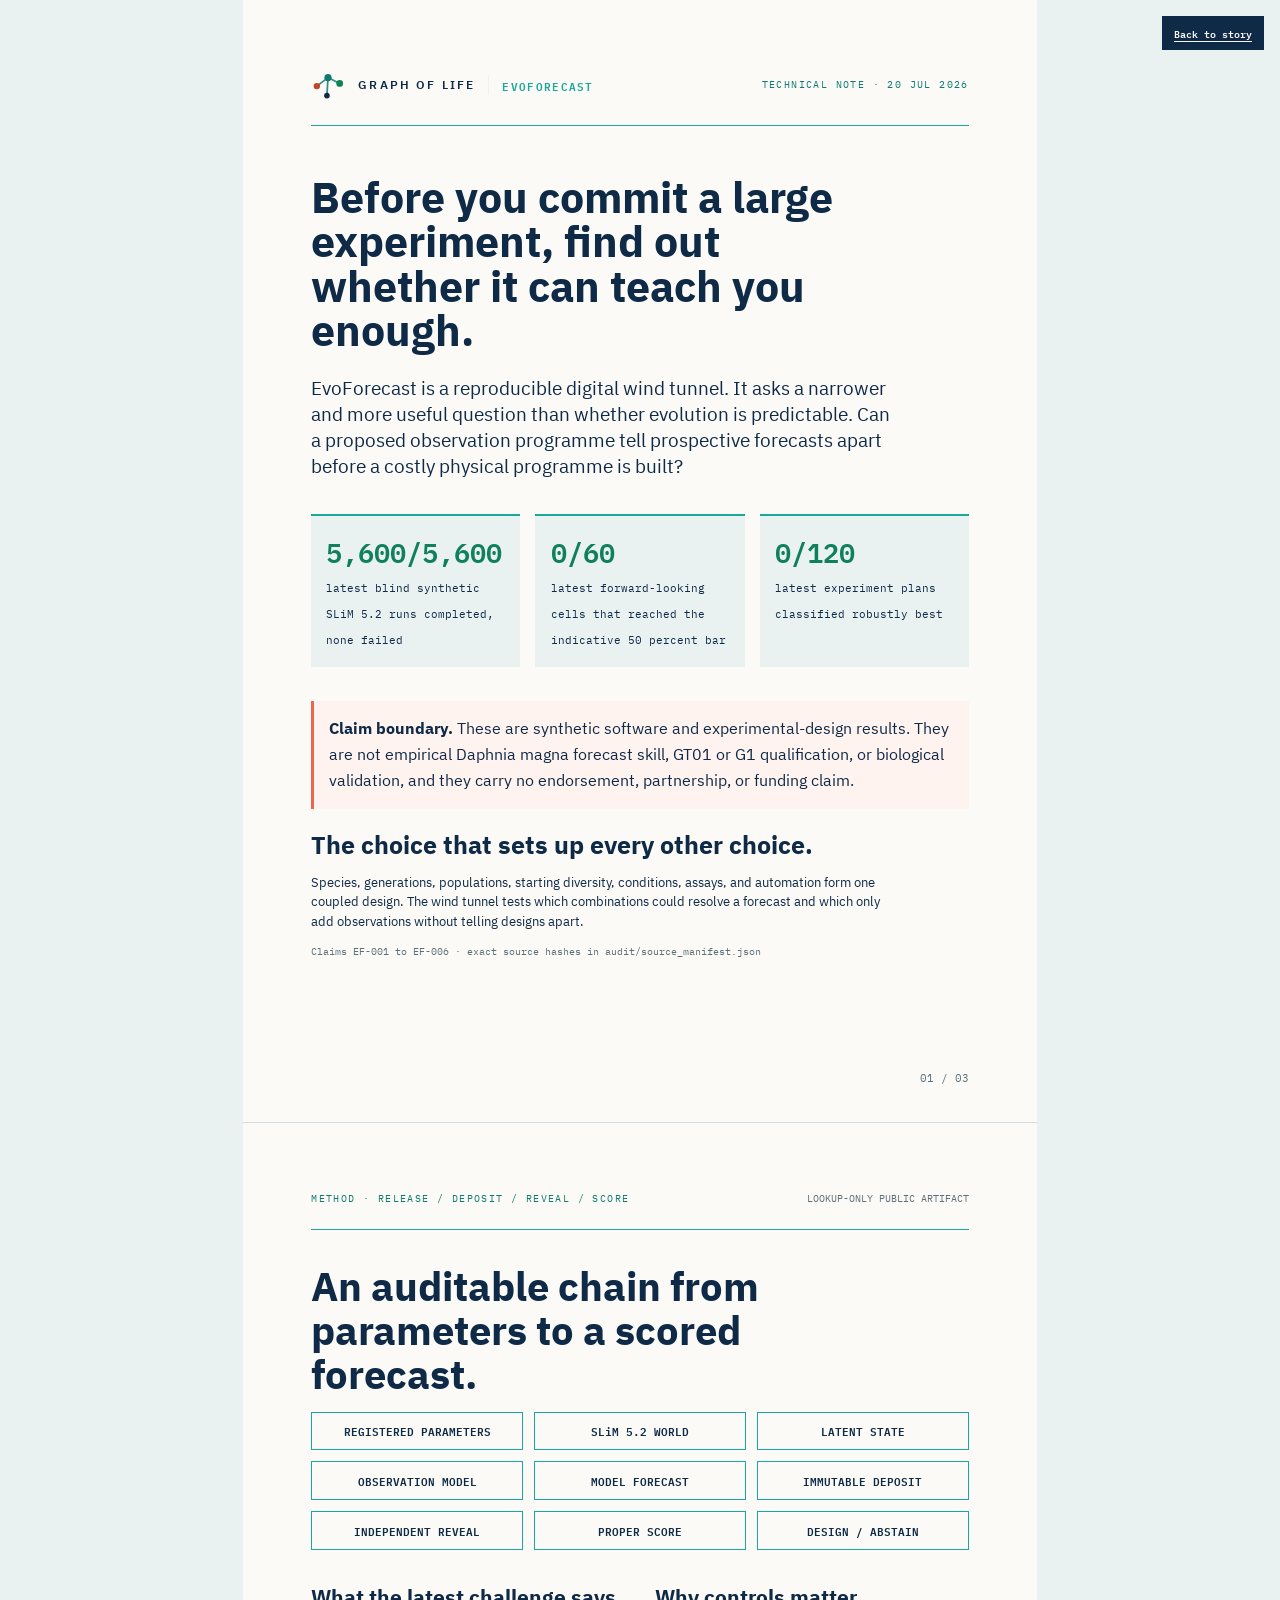
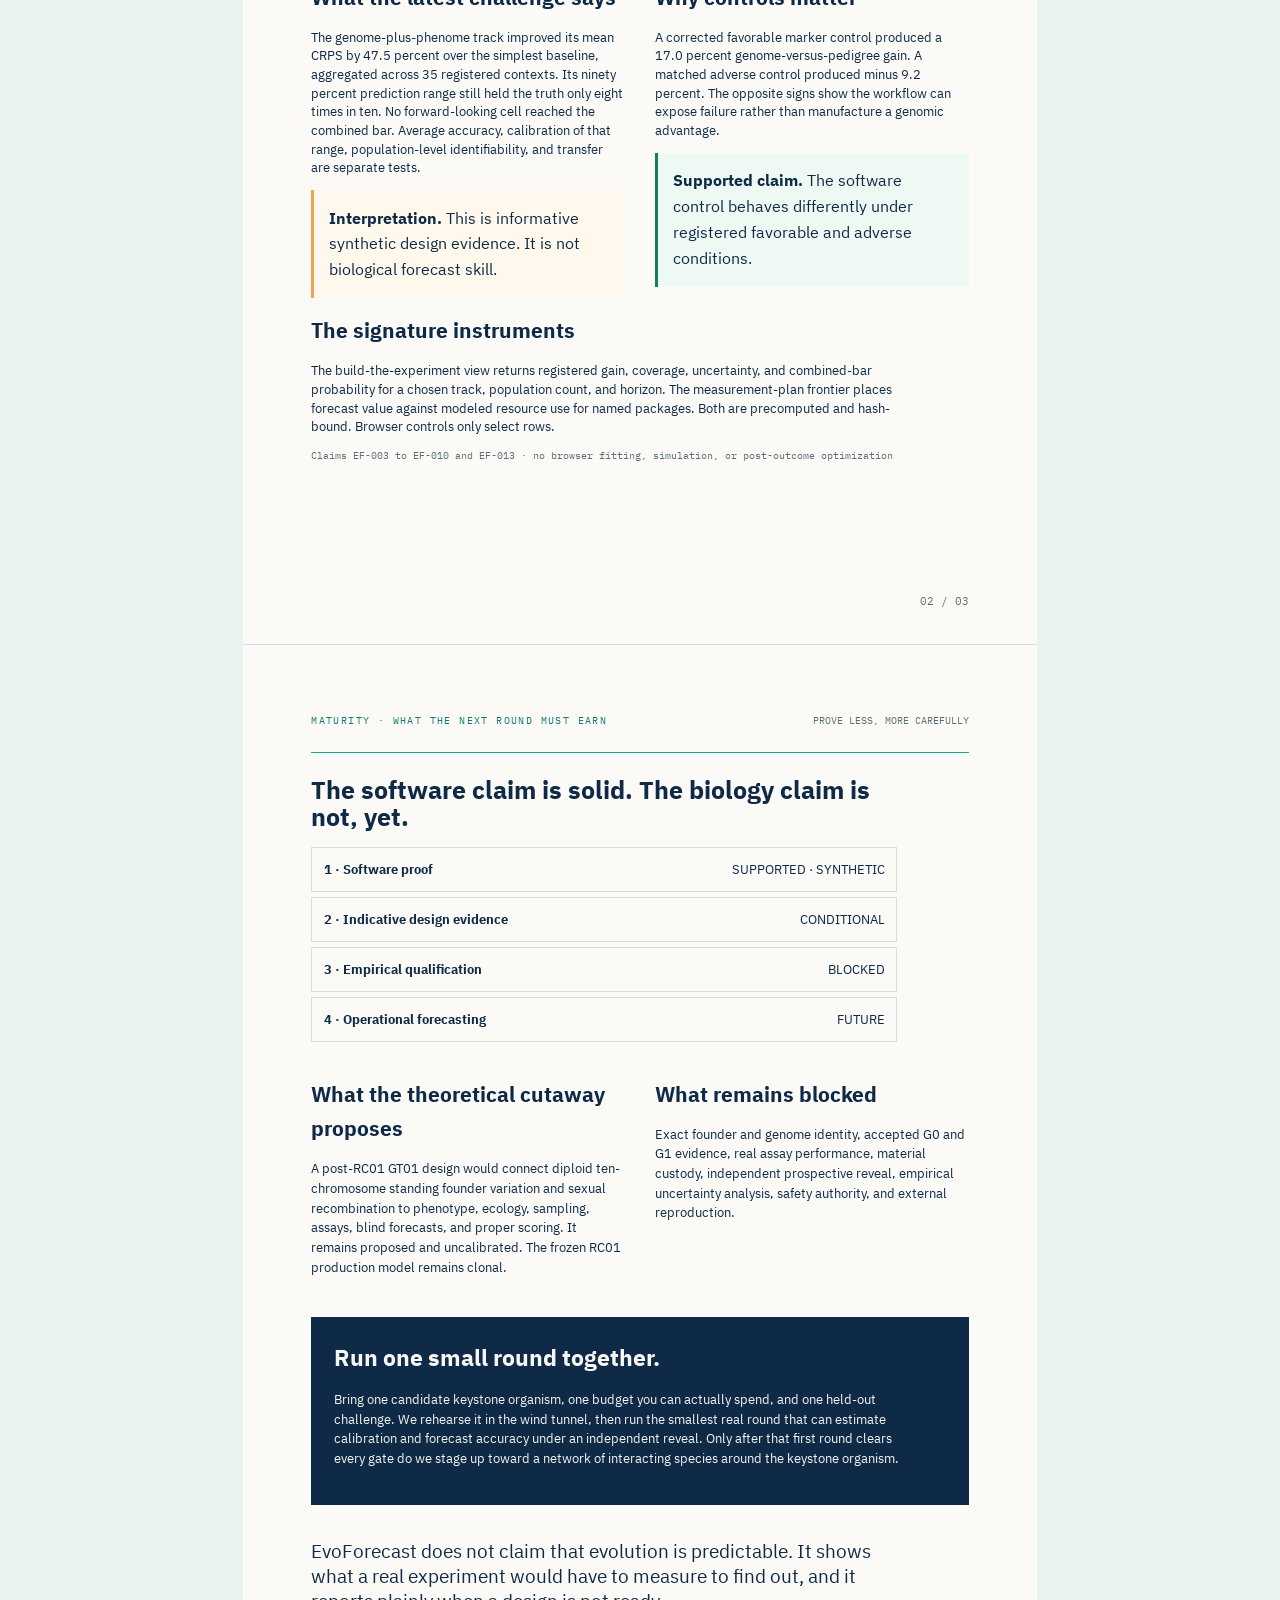
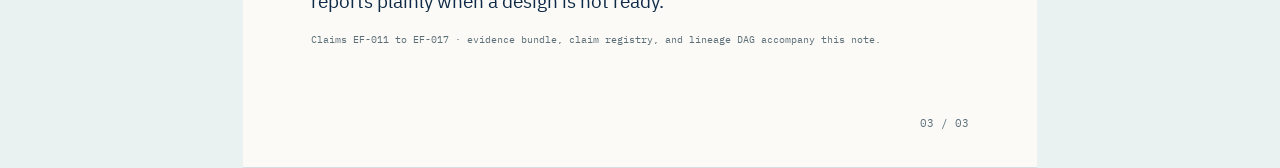
==== technical-note.html @ da91b149 "EvoForecast: Before the experiment (offline scrollytelling) A synthetic digital wind tunnel that reh" ====
<!doctype html>
<html lang="en"><head><meta charset="utf-8"><meta name="viewport" content="width=device-width,initial-scale=1"><title>EvoForecast · Technical note</title><link rel="stylesheet" href="styles.css"><style>
body{background:#EAF1F1;color:#0E2A47}.note{width:min(210mm,100%);margin:0 auto}.page{position:relative;min-height:297mm;padding:18mm 18mm 14mm;background:#FBFAF6;border-bottom:1px solid #D7DEE2}.note-head{display:flex;align-items:center;justify-content:space-between;gap:20px;padding-bottom:6mm;border-bottom:1px solid #1AA89B}.note .brand span{color:#0E2A47}.note .brand strong{display:block}.note-kicker,.metric,.source,.page-no{font-family:"IBM Plex Mono"}.note-kicker{font-size:10px;letter-spacing:.14em;color:#0E7A70}.page h1,.page-title{max-width:150mm;margin:13mm 0 6mm;font-size:32pt;line-height:1.04;color:#0E2A47}.page h2{margin:6mm 0 3mm;font-size:19pt;line-height:1.1;color:#0E2A47}.page h3{margin:5mm 0 2mm;font-size:16pt;color:#0E2A47}.page p,.page li{max-width:155mm;font-size:10pt;line-height:1.48}.deck{font-size:14pt!important;line-height:1.4!important}.metrics{display:grid;grid-template-columns:repeat(3,1fr);gap:4mm;margin:9mm 0}.metric{padding:4mm;border-top:2px solid #1AA89B;background:#EAF1F1}.metric b{display:block;font-size:20pt;color:#0F8059}.metric span{font-size:8pt;line-height:1.4}.note-grid{display:grid;grid-template-columns:1fr 1fr;gap:8mm}.chain{display:grid;grid-template-columns:repeat(3,1fr);gap:3mm;margin:6mm 0}.chain span{padding:3mm 2mm;border:1px solid #1AA89B;font:600 8pt/1.3 "IBM Plex Mono";text-align:center}.warning{padding:4mm;border-left:3px solid #E8694D;background:#fff3ef}.indicative{padding:4mm;border-left:3px solid #F2A24E;background:#fff8ed}.supported{padding:4mm;border-left:3px solid #0F8059;background:#eef9f4}.source{font-size:7.5pt!important;color:#5C6E78}.page-no{position:absolute;right:18mm;bottom:9mm;font-size:8pt;color:#5C6E78}.page:nth-child(2) .page-title{margin:9mm 0 4mm;font-size:30pt}.page:nth-child(2) h3{margin:4mm 0 2mm}.page:nth-child(2) .chain{margin:4mm 0}.page:nth-child(2) p{line-height:1.4}.ladder-note{list-style:none;padding:0}.ladder-note li{display:flex;justify-content:space-between;padding:3mm;border:1px solid #D7DEE2;margin:1.5mm 0}.ask-box{margin:7mm 0;padding:6mm;background:#0E2A47;color:#F7F6F2}.ask-box h3{color:#F7F6F2;margin-top:0;font-size:17pt}.final-note{margin-top:9mm;font-size:14pt!important;line-height:1.35!important}.back{position:fixed;right:16px;top:16px;z-index:3;padding:8px 12px;background:#0E2A47;color:#F7F6F2;font:600 10px "IBM Plex Mono"}@page{size:A4;margin:0}@media print{.back{display:none}.note{width:210mm}.page{height:297mm;min-height:0;overflow:hidden;border:0;break-after:auto}}
</style></head><body><a class="back" href="index.html">Back to story</a><main class="note" aria-label="Three-page technical note">
<section class="page"><header class="note-head"><div class="brand"><svg class="brand-glyph" viewBox="0 0 32 32" role="img" aria-label="Graph of Life"><g stroke="#0E7A70" stroke-width="1.6" stroke-linecap="round" opacity=".85" fill="none"><path d="M16,9 L5.5,17"/><path d="M16,9 L27,14.5"/><path d="M16,9 L15,26"/></g><circle cx="5.5" cy="17" r="3" fill="#C2442A"/><circle cx="27" cy="14.5" r="3.2" fill="#0F8059"/><circle cx="15" cy="26" r="2.6" fill="#0E2A47"/><circle cx="16" cy="9" r="3.4" fill="#0E7A70"/></svg><span>GRAPH OF LIFE</span><i></i><strong>EVOFORECAST</strong></div><span class="note-kicker">TECHNICAL NOTE · 20 JUL 2026</span></header>
<h1>Before you commit a large experiment, find out whether it can teach you enough.</h1><p class="deck">EvoForecast is a reproducible digital wind tunnel. It asks a narrower and more useful question than whether evolution is predictable. Can a proposed observation programme tell prospective forecasts apart before a costly physical programme is built?</p>
<div class="metrics"><div class="metric"><b>5,600/5,600</b><span>latest blind synthetic SLiM 5.2 runs completed, none failed</span></div><div class="metric"><b>0/60</b><span>latest forward-looking cells that reached the indicative 50 percent bar</span></div><div class="metric"><b>0/120</b><span>latest experiment plans classified robustly best</span></div></div>
<div class="warning"><b>Claim boundary.</b> These are synthetic software and experimental-design results. They are not empirical Daphnia magna forecast skill, GT01 or G1 qualification, or biological validation, and they carry no endorsement, partnership, or funding claim.</div>
<h2>The choice that sets up every other choice.</h2><p>Species, generations, populations, starting diversity, conditions, assays, and automation form one coupled design. The wind tunnel tests which combinations could resolve a forecast and which only add observations without telling designs apart.</p><p class="source">Claims EF-001 to EF-006 · exact source hashes in audit/source_manifest.json</p><span class="page-no">01 / 03</span></section>

<section class="page"><header class="note-head"><span class="note-kicker">METHOD · RELEASE / DEPOSIT / REVEAL / SCORE</span><span class="source">LOOKUP-ONLY PUBLIC ARTIFACT</span></header><h2 class="page-title">An auditable chain from parameters to a scored forecast.</h2>
<div class="chain"><span>REGISTERED PARAMETERS</span><span>SLiM 5.2 WORLD</span><span>LATENT STATE</span><span>OBSERVATION MODEL</span><span>MODEL FORECAST</span><span>IMMUTABLE DEPOSIT</span><span>INDEPENDENT REVEAL</span><span>PROPER SCORE</span><span>DESIGN / ABSTAIN</span></div>
<div class="note-grid"><div><h3>What the latest challenge says</h3><p>The genome-plus-phenome track improved its mean CRPS by 47.5 percent over the simplest baseline, aggregated across 35 registered contexts. Its ninety percent prediction range still held the truth only eight times in ten. No forward-looking cell reached the combined bar. Average accuracy, calibration of that range, population-level identifiability, and transfer are separate tests.</p><div class="indicative"><b>Interpretation.</b> This is informative synthetic design evidence. It is not biological forecast skill.</div></div><div><h3>Why controls matter</h3><p>A corrected favorable marker control produced a 17.0 percent genome-versus-pedigree gain. A matched adverse control produced minus 9.2 percent. The opposite signs show the workflow can expose failure rather than manufacture a genomic advantage.</p><div class="supported"><b>Supported claim.</b> The software control behaves differently under registered favorable and adverse conditions.</div></div></div>
<h3>The signature instruments</h3><p>The build-the-experiment view returns registered gain, coverage, uncertainty, and combined-bar probability for a chosen track, population count, and horizon. The measurement-plan frontier places forecast value against modeled resource use for named packages. Both are precomputed and hash-bound. Browser controls only select rows.</p><p class="source">Claims EF-003 to EF-010 and EF-013 · no browser fitting, simulation, or post-outcome optimization</p><span class="page-no">02 / 03</span></section>

<section class="page"><header class="note-head"><span class="note-kicker">MATURITY · WHAT THE NEXT ROUND MUST EARN</span><span class="source">PROVE LESS, MORE CAREFULLY</span></header><h2 class="page-title">The software claim is solid. The biology claim is not, yet.</h2>
<ol class="ladder-note"><li><b>1 · Software proof</b><span>SUPPORTED · SYNTHETIC</span></li><li><b>2 · Indicative design evidence</b><span>CONDITIONAL</span></li><li><b>3 · Empirical qualification</b><span>BLOCKED</span></li><li><b>4 · Operational forecasting</b><span>FUTURE</span></li></ol>
<div class="note-grid"><div><h3>What the theoretical cutaway proposes</h3><p>A post-RC01 GT01 design would connect diploid ten-chromosome standing founder variation and sexual recombination to phenotype, ecology, sampling, assays, blind forecasts, and proper scoring. It remains proposed and uncalibrated. The frozen RC01 production model remains clonal.</p></div><div><h3>What remains blocked</h3><p>Exact founder and genome identity, accepted G0 and G1 evidence, real assay performance, material custody, independent prospective reveal, empirical uncertainty analysis, safety authority, and external reproduction.</p></div></div>
<div class="ask-box"><h3>Run one small round together.</h3><p>Bring one candidate keystone organism, one budget you can actually spend, and one held-out challenge. We rehearse it in the wind tunnel, then run the smallest real round that can estimate calibration and forecast accuracy under an independent reveal. Only after that first round clears every gate do we stage up toward a network of interacting species around the keystone organism.</p></div>
<p class="final-note">EvoForecast does not claim that evolution is predictable. It shows what a real experiment would have to measure to find out, and it reports plainly when a design is not ready.</p><p class="source">Claims EF-011 to EF-017 · evidence bundle, claim registry, and lineage DAG accompany this note.</p><span class="page-no">03 / 03</span></section>
</main></body></html>
---- styles.css ----
@font-face{font-family:"IBM Plex Sans";src:url("assets/fonts/plex-sans-400.woff2") format("woff2");font-weight:400;font-style:normal;font-display:swap}
@font-face{font-family:"IBM Plex Sans";src:url("assets/fonts/plex-sans-600.woff2") format("woff2");font-weight:600;font-style:normal;font-display:swap}
@font-face{font-family:"IBM Plex Sans";src:url("assets/fonts/plex-sans-700.woff2") format("woff2");font-weight:700;font-style:normal;font-display:swap}
@font-face{font-family:"IBM Plex Mono";src:url("assets/fonts/plex-mono-400.woff2") format("woff2");font-weight:400;font-style:normal;font-display:swap}
@font-face{font-family:"IBM Plex Mono";src:url("assets/fonts/plex-mono-600.woff2") format("woff2");font-weight:600;font-style:normal;font-display:swap}

:root{--navy:#0E2A47;--abyss:#08203A;--instrument:#06141F;--slate:#243B4A;--muted:#5C6E78;--teal:#1AA89B;--deep-teal:#0E7A70;--green:#3AD6A3;--deep-green:#0F8059;--coral:#E8694D;--deep-coral:#C2442A;--amber:#F2A24E;--deep-amber:#A86410;--sand:#E9E1CC;--paper:#F7F6F2;--bone:#FBFAF6;--mist:#EAF1F1;--hairline:#D7DEE2;--header-h:64px;--boundary-h:34px}
*{box-sizing:border-box}
html{scroll-behavior:smooth;background:var(--instrument)}
body{margin:0;overflow-x:clip;background:var(--instrument);color:var(--mist);font:400 16px/1.62 "IBM Plex Sans",Arial,sans-serif;text-rendering:optimizeLegibility}
a{color:inherit;text-decoration-thickness:1px;text-underline-offset:3px}
button,select,input{font:inherit}
:focus-visible{outline:3px solid var(--green);outline-offset:4px}
.skip-link{position:fixed;z-index:1000;left:16px;top:10px;padding:10px 14px;background:var(--paper);color:var(--navy);transform:translateY(-150%)}.skip-link:focus{transform:none}
.credit{max-width:64ch;margin:44px auto 4px;padding-top:22px;border-top:1px solid rgba(26,168,155,.35)}
.credit-name{font:600 13px/1.4 "IBM Plex Mono",monospace;letter-spacing:.04em;color:var(--teal);margin:0 0 9px}
.credit-body{font-size:14.5px;line-height:1.62;color:var(--mist);opacity:.85;margin:0 0 13px}
.credit-contact{font:500 12.5px/1.5 "IBM Plex Mono",monospace;color:var(--muted);margin:0}
.credit-contact a{color:var(--teal);text-decoration:none;border-bottom:1px solid rgba(26,168,155,.45);padding-bottom:1px}
.credit-contact a:hover,.credit-contact a:focus{color:var(--green);border-color:var(--green)}
.sr-only{position:absolute!important;width:1px!important;height:1px!important;padding:0!important;margin:-1px!important;overflow:hidden!important;clip:rect(0,0,0,0)!important;white-space:nowrap!important;border:0!important}

.site-header{position:fixed;z-index:100;inset:0 0 auto 0;height:var(--header-h);display:flex;align-items:center;gap:24px;padding:0 clamp(18px,4vw,64px);background:rgba(6,20,31,.95);border-bottom:1px solid rgba(215,222,226,.18);backdrop-filter:blur(14px)}
.brand{display:inline-flex;align-items:center;gap:13px;text-decoration:none;min-width:0}.brand-glyph{width:34px;height:34px;flex:none}.brand span{color:#fff;font-size:12px;font-weight:600;letter-spacing:.18em;white-space:nowrap}.brand i{width:1px;height:20px;background:rgba(215,222,226,.35)}.brand strong{font:600 11px/1 "IBM Plex Mono";letter-spacing:.12em;color:var(--teal)}
.snapshot{margin-left:auto;font:600 10px/1 "IBM Plex Mono";letter-spacing:.13em;color:var(--sand)}.technical-link{font:600 11px/1 "IBM Plex Mono";letter-spacing:.1em;text-transform:uppercase;color:var(--green)}
.claim-boundary{position:fixed;z-index:99;top:var(--header-h);inset-inline:0;height:var(--boundary-h);display:flex;align-items:center;justify-content:center;gap:9px;padding:0 54px;background:var(--paper);color:var(--navy);border-bottom:1px solid var(--hairline);font:600 9.5px/1 "IBM Plex Mono";letter-spacing:.1em;text-align:center}.boundary-marker{width:7px;height:7px;border-radius:50%;background:var(--coral);flex:none}
.scene-nav{position:fixed;z-index:90;right:18px;top:50%;transform:translateY(-50%);display:flex;flex-direction:column;gap:8px}.scene-nav a{position:relative;width:11px;height:11px;border:1px solid rgba(234,241,241,.45);border-radius:50%;background:rgba(6,20,31,.65);text-decoration:none}.scene-nav a[aria-current="step"]{background:var(--teal);border-color:var(--teal);transform:scale(1.25)}.scene-nav span{position:absolute;right:20px;top:-6px;opacity:0;pointer-events:none;padding:4px 7px;background:var(--paper);color:var(--navy);font:600 9px/1.2 "IBM Plex Mono";white-space:nowrap}.scene-nav a:hover span,.scene-nav a:focus span{opacity:1}

.load-status{position:fixed;z-index:101;left:50%;bottom:12px;transform:translateX(-50%);margin:0;padding:5px 10px;background:rgba(6,20,31,.88);border:1px solid rgba(26,168,155,.45);border-radius:999px;font:500 9px/1.2 "IBM Plex Mono";letter-spacing:.08em;color:var(--sand)}
.load-status.is-loaded{opacity:0;pointer-events:none;transition:opacity .25s ease}
.story-scene{position:relative;height:220vh;min-height:1280px;background:var(--instrument)}.story-scene:nth-of-type(2n){background:var(--abyss)}.story-scene.instrument{height:250vh}.stage{position:sticky;top:0;height:100vh;min-height:620px;overflow:clip;background:inherit}.visual{position:absolute;inset:0}.visual canvas{display:block;width:100%!important;height:100%!important}
.copy-card{position:absolute;z-index:3;top:calc(var(--header-h) + var(--boundary-h) + 8vh);left:clamp(28px,7vw,112px);width:min(470px,42vw);max-height:calc(100vh - var(--header-h) - var(--boundary-h) - 12vh);overflow:auto;padding:28px 30px 26px;background:rgba(8,32,58,.92);border:1px solid rgba(26,168,155,.52);border-radius:10px;box-shadow:0 24px 70px rgba(0,0,0,.25);backdrop-filter:blur(12px)}
.instrument-card{top:calc(var(--header-h) + var(--boundary-h) + 5vh);max-height:calc(100vh - var(--header-h) - var(--boundary-h) - 6vh);padding:22px 24px 20px}.instrument-card h2{font-size:clamp(28px,2.7vw,38px);margin-bottom:12px}.instrument-card>p:not(.proof):not(.eyebrow):not(.live-readout){line-height:1.48}.instrument-card .controls{margin:12px 0;padding:10px;gap:8px}.instrument-card .live-readout{margin:8px 0}.instrument-card .proof{margin:12px 0 10px;padding-top:10px}.instrument-card .caveat{margin-top:10px;padding:9px 11px}
.right-card{left:auto;right:clamp(42px,8vw,124px)}.compact-card{width:min(560px,48vw)}.hero-card{top:calc(var(--header-h) + var(--boundary-h) + 10vh);width:min(620px,49vw);background:rgba(6,20,31,.90)}
.eyebrow,.proof,.provenance,.source-pill,.live-readout,.scroll-cue{font-family:"IBM Plex Mono",monospace}.eyebrow{margin:0 0 18px;color:var(--teal);font-size:11px;font-weight:600;letter-spacing:.16em}.copy-card h1,.copy-card h2{margin:0 0 18px;color:var(--paper);font-weight:600;line-height:1.07;letter-spacing:-.025em}.copy-card h1{font-size:clamp(38px,5vw,70px)}.copy-card h2{font-size:clamp(28px,3.1vw,43px)}.copy-card p{max-width:68ch}.lede{font-size:clamp(17px,1.5vw,21px);line-height:1.55;color:var(--mist)}.copy-card>p:not(.eyebrow):not(.proof):not(.live-readout):not(.scroll-cue):not(.final-sentence){color:var(--mist)}
.proof{margin:22px 0 18px;padding-top:16px;border-top:1px solid rgba(215,222,226,.22);color:var(--green);font-size:11px;font-weight:600;line-height:1.55;letter-spacing:.075em}.evidence-row{display:flex;align-items:center;gap:9px;flex-wrap:wrap}.provenance,.source-pill{display:inline-flex;align-items:center;min-height:27px;padding:5px 8px;border:1px solid rgba(26,168,155,.55);border-radius:999px;color:var(--sand);font-size:9px;font-weight:600;letter-spacing:.08em;text-decoration:none}.source-pill{color:var(--green);border-color:rgba(58,214,163,.45)}.source-pill::before{content:"SOURCE · ";color:var(--muted)}
.caveat{margin-top:16px;padding:11px 13px;border-left:3px solid var(--amber);background:rgba(242,162,78,.08);color:var(--sand);font-size:12px;line-height:1.45}.caveat.danger{border-left-color:var(--coral);background:rgba(232,105,77,.08)}.scroll-cue{margin:22px 0 0;color:var(--muted);font-size:10px;letter-spacing:.1em;text-transform:uppercase}

.controls{display:grid;grid-template-columns:1fr 1fr;gap:12px;margin:18px 0;padding:14px;border:1px solid rgba(26,168,155,.38);border-radius:8px}.controls legend{padding:0 6px;font:600 10px/1 "IBM Plex Mono";letter-spacing:.1em;text-transform:uppercase;color:var(--teal)}.controls label{display:grid;gap:6px;font:600 10px/1.3 "IBM Plex Mono";letter-spacing:.06em;color:var(--sand)}.controls select,.controls input{width:100%}.controls select{appearance:none;padding:9px 30px 9px 10px;color:var(--paper);background:var(--navy);border:1px solid rgba(215,222,226,.34);border-radius:4px}.controls input[type="range"]{accent-color:var(--teal)}.controls output{color:var(--green)}.live-readout{margin:10px 0;padding:10px;background:rgba(26,168,155,.09);color:var(--paper);font-size:10px;line-height:1.5}
.button-group{display:flex;gap:6px;flex-wrap:wrap;margin:18px 0}.button-group button{padding:9px 11px;border:1px solid rgba(215,222,226,.35);border-radius:4px;background:var(--navy);color:var(--mist);font:600 10px/1 "IBM Plex Mono"}.button-group button[aria-pressed="true"]{border-color:var(--green);color:var(--green);box-shadow:inset 0 -2px 0 var(--green)}
.maturity-list{list-style:none;margin:18px 0;padding:0;display:grid;gap:7px}.maturity-list li{display:flex;justify-content:space-between;gap:12px;padding:9px 11px;border:1px solid rgba(215,222,226,.22);border-radius:4px;font-size:12px}.maturity-list span{font-family:"IBM Plex Mono";font-size:9px;text-transform:uppercase}.maturity-list .supported{border-left:4px solid var(--green)}.maturity-list .indicative{border-left:4px solid var(--amber)}.maturity-list .blocked{border-left:4px solid var(--coral)}
.actions{display:flex;flex-wrap:wrap;gap:9px;margin:24px 0}.button{display:inline-flex;align-items:center;min-height:42px;padding:10px 13px;border:1px solid var(--teal);border-radius:5px;color:var(--paper);font:600 10px/1.2 "IBM Plex Mono";letter-spacing:.07em;text-decoration:none;text-transform:uppercase}.button.primary{background:var(--teal);color:var(--instrument)}.final-sentence{margin:26px 0 0;padding-top:21px;border-top:1px solid rgba(58,214,163,.35);font-size:18px;line-height:1.55;color:var(--paper)}
footer{display:block;padding:44px clamp(24px,7vw,110px) 48px;background:var(--navy);border-top:1px solid rgba(26,168,155,.35)}.footer-top{display:flex;justify-content:space-between;align-items:center;gap:30px;flex-wrap:wrap}footer .footer-top p{font:400 10px/1.6 "IBM Plex Mono";color:var(--sand)}.footer-brand strong,.footer-brand i{display:none}
.noscript-note{padding:40px max(20px,8vw);background:var(--paper);color:var(--navy)}.noscript-note h2{font-size:30px}.noscript-note li{margin:.4em 0}.load-failed .load-status{border-color:var(--coral);color:var(--coral)}

@media (max-width:900px){.copy-card{width:min(500px,55vw);left:36px}.right-card{left:auto;right:42px}.hero-card{width:min(620px,65vw)}.scene-nav{display:none}.brand strong{display:none}.controls{grid-template-columns:1fr}}
@media (max-width:680px){:root{--header-h:56px;--boundary-h:50px}.site-header{padding:0 14px}.brand{gap:9px}.brand-glyph{width:29px;height:29px}.brand span{font-size:10px}.brand i,.snapshot{display:none}.technical-link{margin-left:auto}.claim-boundary{height:var(--boundary-h);padding:6px 12px;font-size:8px;line-height:1.35}.story-scene,.story-scene.instrument{height:auto;min-height:0}.stage{position:relative;height:auto;min-height:0;padding-top:62vh;overflow:visible}.visual{top:0;bottom:auto;height:62vh}.copy-card,.right-card,.compact-card,.hero-card,.instrument-card{position:relative;top:auto;bottom:auto;left:auto;right:auto;width:auto;max-height:none;overflow:visible;margin:0 14px 56px;padding:20px 20px 18px}.copy-card h1{font-size:clamp(34px,10vw,48px)}.copy-card h2{font-size:clamp(26px,8vw,36px)}.proof{font-size:9px}.controls{grid-template-columns:1fr;gap:9px}.evidence-row{gap:5px}.provenance,.source-pill{font-size:8px}.load-status{max-width:86vw;text-align:center}footer{display:block;padding:36px 22px}.footer-brand{margin-bottom:20px}}
@media (prefers-reduced-motion:reduce){html{scroll-behavior:auto}.story-scene,.story-scene.instrument{height:auto;min-height:780px}.stage{position:relative;height:780px}.visual{opacity:.64}.copy-card,.right-card,.compact-card,.hero-card{top:calc(var(--header-h) + var(--boundary-h) + 30px);bottom:auto;left:clamp(18px,5vw,70px);right:auto;width:min(600px,82vw);max-height:calc(780px - var(--header-h) - var(--boundary-h) - 55px);backdrop-filter:none}}
@media print{.site-header,.claim-boundary,.scene-nav,.load-status,.visual,.scroll-cue{display:none!important}.story-scene,.story-scene.instrument{height:auto;min-height:0;background:#fff;color:#0E2A47;break-inside:avoid}.stage{position:static;height:auto;min-height:0;overflow:visible}.copy-card,.right-card,.compact-card,.hero-card{position:static;width:auto;max-height:none;overflow:visible;margin:0;padding:18mm 16mm;background:#fff;color:#0E2A47;border:0;border-bottom:1px solid #D7DEE2;box-shadow:none}.copy-card h1,.copy-card h2,.copy-card p,.copy-card>p:not(.eyebrow):not(.proof):not(.live-readout):not(.scroll-cue):not(.final-sentence){color:#0E2A47}.controls,.button-group,.actions{display:none}.provenance,.source-pill{color:#0E2A47;border-color:#5C6E78}footer{background:#fff;color:#0E2A47}}
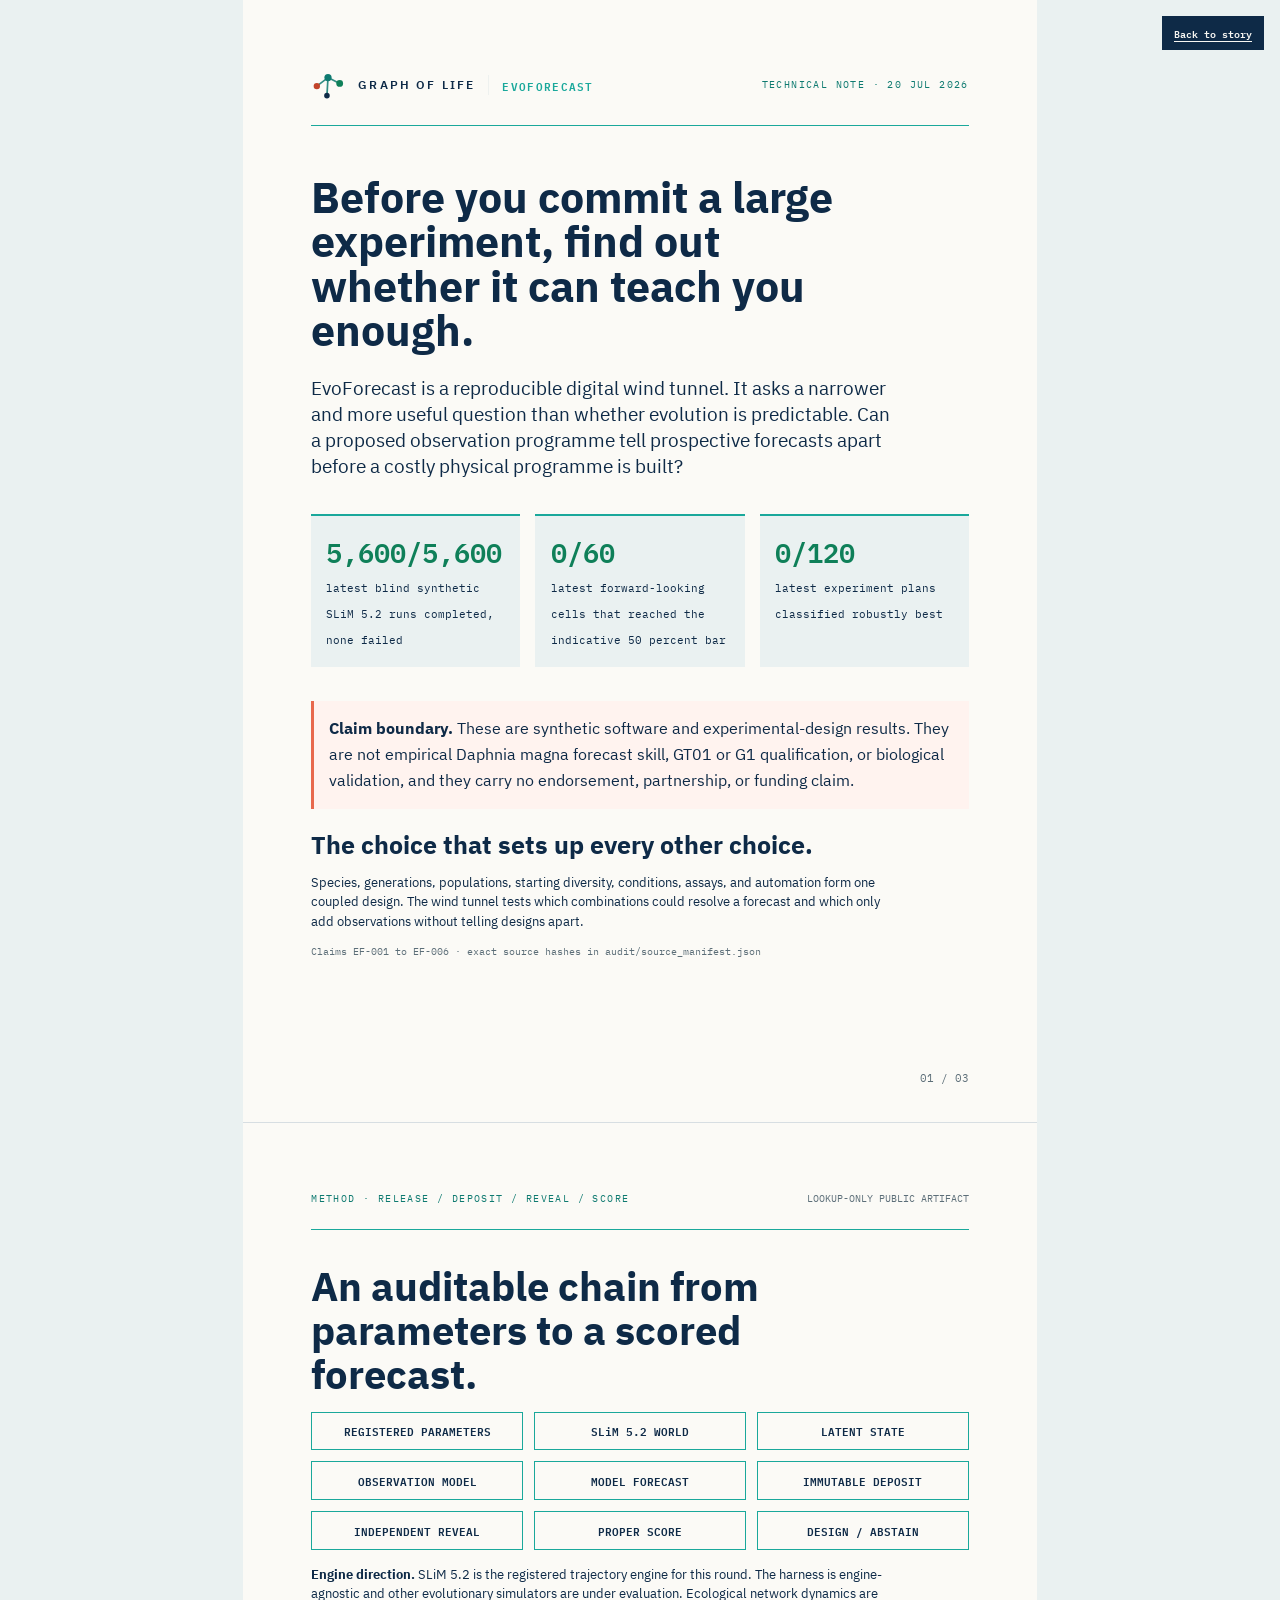
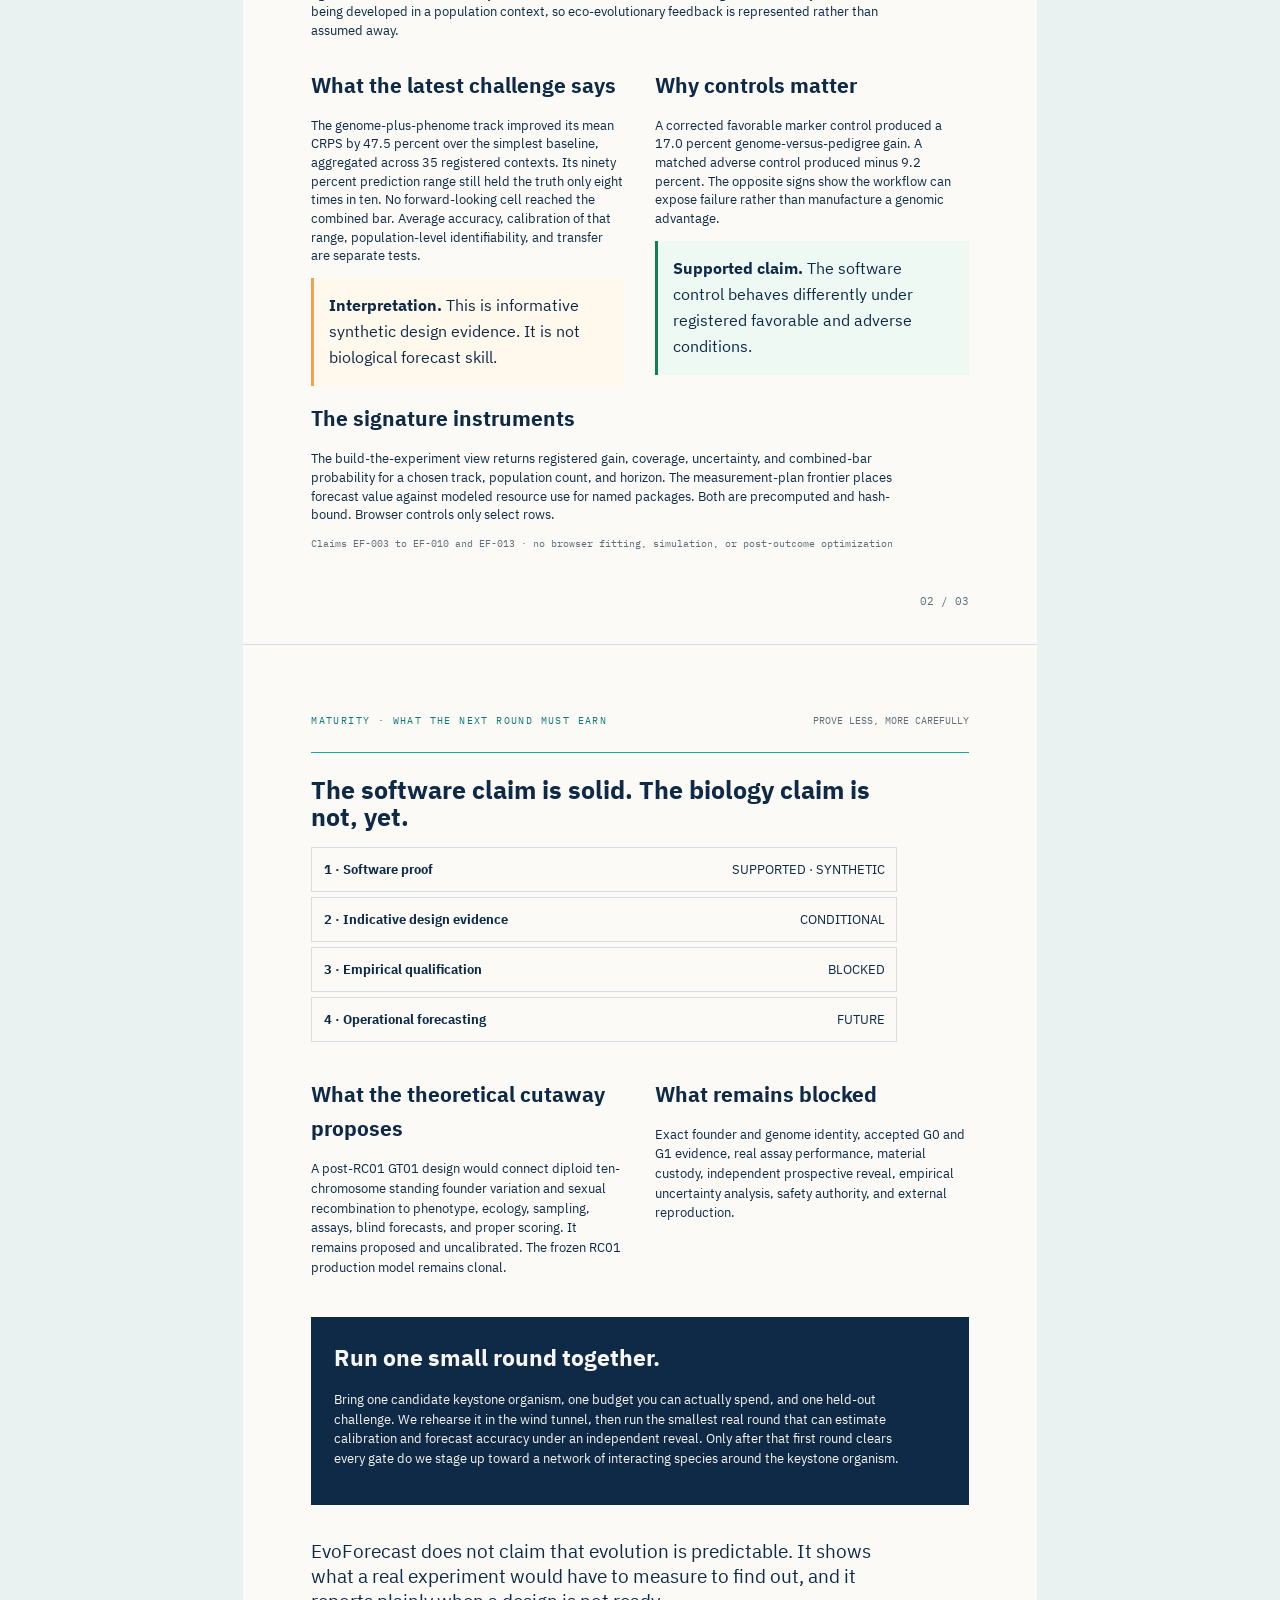
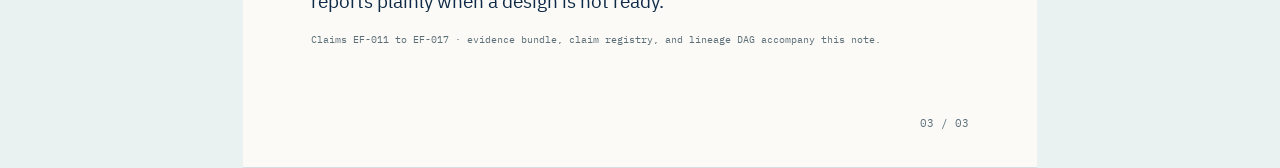
==== commit ba90c226: "Tighten narrative, switch to USD, and fix scene layout and interaction - Centre the blind-boundary l" ====
--- a/technical-note.html
+++ b/technical-note.html
@@ -1,5 +1,5 @@
 <!doctype html>
-<html lang="en"><head><meta charset="utf-8"><meta name="viewport" content="width=device-width,initial-scale=1"><title>EvoForecast · Technical note</title><link rel="stylesheet" href="styles.css"><style>
+<html lang="en"><head><meta charset="utf-8"><meta name="viewport" content="width=device-width,initial-scale=1"><title>EvoForecast · Technical note</title><link rel="icon" href="favicon.svg" type="image/svg+xml"><link rel="stylesheet" href="styles.css"><style>
 body{background:#EAF1F1;color:#0E2A47}.note{width:min(210mm,100%);margin:0 auto}.page{position:relative;min-height:297mm;padding:18mm 18mm 14mm;background:#FBFAF6;border-bottom:1px solid #D7DEE2}.note-head{display:flex;align-items:center;justify-content:space-between;gap:20px;padding-bottom:6mm;border-bottom:1px solid #1AA89B}.note .brand span{color:#0E2A47}.note .brand strong{display:block}.note-kicker,.metric,.source,.page-no{font-family:"IBM Plex Mono"}.note-kicker{font-size:10px;letter-spacing:.14em;color:#0E7A70}.page h1,.page-title{max-width:150mm;margin:13mm 0 6mm;font-size:32pt;line-height:1.04;color:#0E2A47}.page h2{margin:6mm 0 3mm;font-size:19pt;line-height:1.1;color:#0E2A47}.page h3{margin:5mm 0 2mm;font-size:16pt;color:#0E2A47}.page p,.page li{max-width:155mm;font-size:10pt;line-height:1.48}.deck{font-size:14pt!important;line-height:1.4!important}.metrics{display:grid;grid-template-columns:repeat(3,1fr);gap:4mm;margin:9mm 0}.metric{padding:4mm;border-top:2px solid #1AA89B;background:#EAF1F1}.metric b{display:block;font-size:20pt;color:#0F8059}.metric span{font-size:8pt;line-height:1.4}.note-grid{display:grid;grid-template-columns:1fr 1fr;gap:8mm}.chain{display:grid;grid-template-columns:repeat(3,1fr);gap:3mm;margin:6mm 0}.chain span{padding:3mm 2mm;border:1px solid #1AA89B;font:600 8pt/1.3 "IBM Plex Mono";text-align:center}.warning{padding:4mm;border-left:3px solid #E8694D;background:#fff3ef}.indicative{padding:4mm;border-left:3px solid #F2A24E;background:#fff8ed}.supported{padding:4mm;border-left:3px solid #0F8059;background:#eef9f4}.source{font-size:7.5pt!important;color:#5C6E78}.page-no{position:absolute;right:18mm;bottom:9mm;font-size:8pt;color:#5C6E78}.page:nth-child(2) .page-title{margin:9mm 0 4mm;font-size:30pt}.page:nth-child(2) h3{margin:4mm 0 2mm}.page:nth-child(2) .chain{margin:4mm 0}.page:nth-child(2) p{line-height:1.4}.ladder-note{list-style:none;padding:0}.ladder-note li{display:flex;justify-content:space-between;padding:3mm;border:1px solid #D7DEE2;margin:1.5mm 0}.ask-box{margin:7mm 0;padding:6mm;background:#0E2A47;color:#F7F6F2}.ask-box h3{color:#F7F6F2;margin-top:0;font-size:17pt}.final-note{margin-top:9mm;font-size:14pt!important;line-height:1.35!important}.back{position:fixed;right:16px;top:16px;z-index:3;padding:8px 12px;background:#0E2A47;color:#F7F6F2;font:600 10px "IBM Plex Mono"}@page{size:A4;margin:0}@media print{.back{display:none}.note{width:210mm}.page{height:297mm;min-height:0;overflow:hidden;border:0;break-after:auto}}
 </style></head><body><a class="back" href="index.html">Back to story</a><main class="note" aria-label="Three-page technical note">
 <section class="page"><header class="note-head"><div class="brand"><svg class="brand-glyph" viewBox="0 0 32 32" role="img" aria-label="Graph of Life"><g stroke="#0E7A70" stroke-width="1.6" stroke-linecap="round" opacity=".85" fill="none"><path d="M16,9 L5.5,17"/><path d="M16,9 L27,14.5"/><path d="M16,9 L15,26"/></g><circle cx="5.5" cy="17" r="3" fill="#C2442A"/><circle cx="27" cy="14.5" r="3.2" fill="#0F8059"/><circle cx="15" cy="26" r="2.6" fill="#0E2A47"/><circle cx="16" cy="9" r="3.4" fill="#0E7A70"/></svg><span>GRAPH OF LIFE</span><i></i><strong>EVOFORECAST</strong></div><span class="note-kicker">TECHNICAL NOTE · 20 JUL 2026</span></header>
@@ -10,6 +10,7 @@
 
 <section class="page"><header class="note-head"><span class="note-kicker">METHOD · RELEASE / DEPOSIT / REVEAL / SCORE</span><span class="source">LOOKUP-ONLY PUBLIC ARTIFACT</span></header><h2 class="page-title">An auditable chain from parameters to a scored forecast.</h2>
 <div class="chain"><span>REGISTERED PARAMETERS</span><span>SLiM 5.2 WORLD</span><span>LATENT STATE</span><span>OBSERVATION MODEL</span><span>MODEL FORECAST</span><span>IMMUTABLE DEPOSIT</span><span>INDEPENDENT REVEAL</span><span>PROPER SCORE</span><span>DESIGN / ABSTAIN</span></div>
+<p><b>Engine direction.</b> SLiM 5.2 is the registered trajectory engine for this round. The harness is engine-agnostic and other evolutionary simulators are under evaluation. Ecological network dynamics are being developed in a population context, so eco-evolutionary feedback is represented rather than assumed away.</p>
 <div class="note-grid"><div><h3>What the latest challenge says</h3><p>The genome-plus-phenome track improved its mean CRPS by 47.5 percent over the simplest baseline, aggregated across 35 registered contexts. Its ninety percent prediction range still held the truth only eight times in ten. No forward-looking cell reached the combined bar. Average accuracy, calibration of that range, population-level identifiability, and transfer are separate tests.</p><div class="indicative"><b>Interpretation.</b> This is informative synthetic design evidence. It is not biological forecast skill.</div></div><div><h3>Why controls matter</h3><p>A corrected favorable marker control produced a 17.0 percent genome-versus-pedigree gain. A matched adverse control produced minus 9.2 percent. The opposite signs show the workflow can expose failure rather than manufacture a genomic advantage.</p><div class="supported"><b>Supported claim.</b> The software control behaves differently under registered favorable and adverse conditions.</div></div></div>
 <h3>The signature instruments</h3><p>The build-the-experiment view returns registered gain, coverage, uncertainty, and combined-bar probability for a chosen track, population count, and horizon. The measurement-plan frontier places forecast value against modeled resource use for named packages. Both are precomputed and hash-bound. Browser controls only select rows.</p><p class="source">Claims EF-003 to EF-010 and EF-013 · no browser fitting, simulation, or post-outcome optimization</p><span class="page-no">02 / 03</span></section>
 
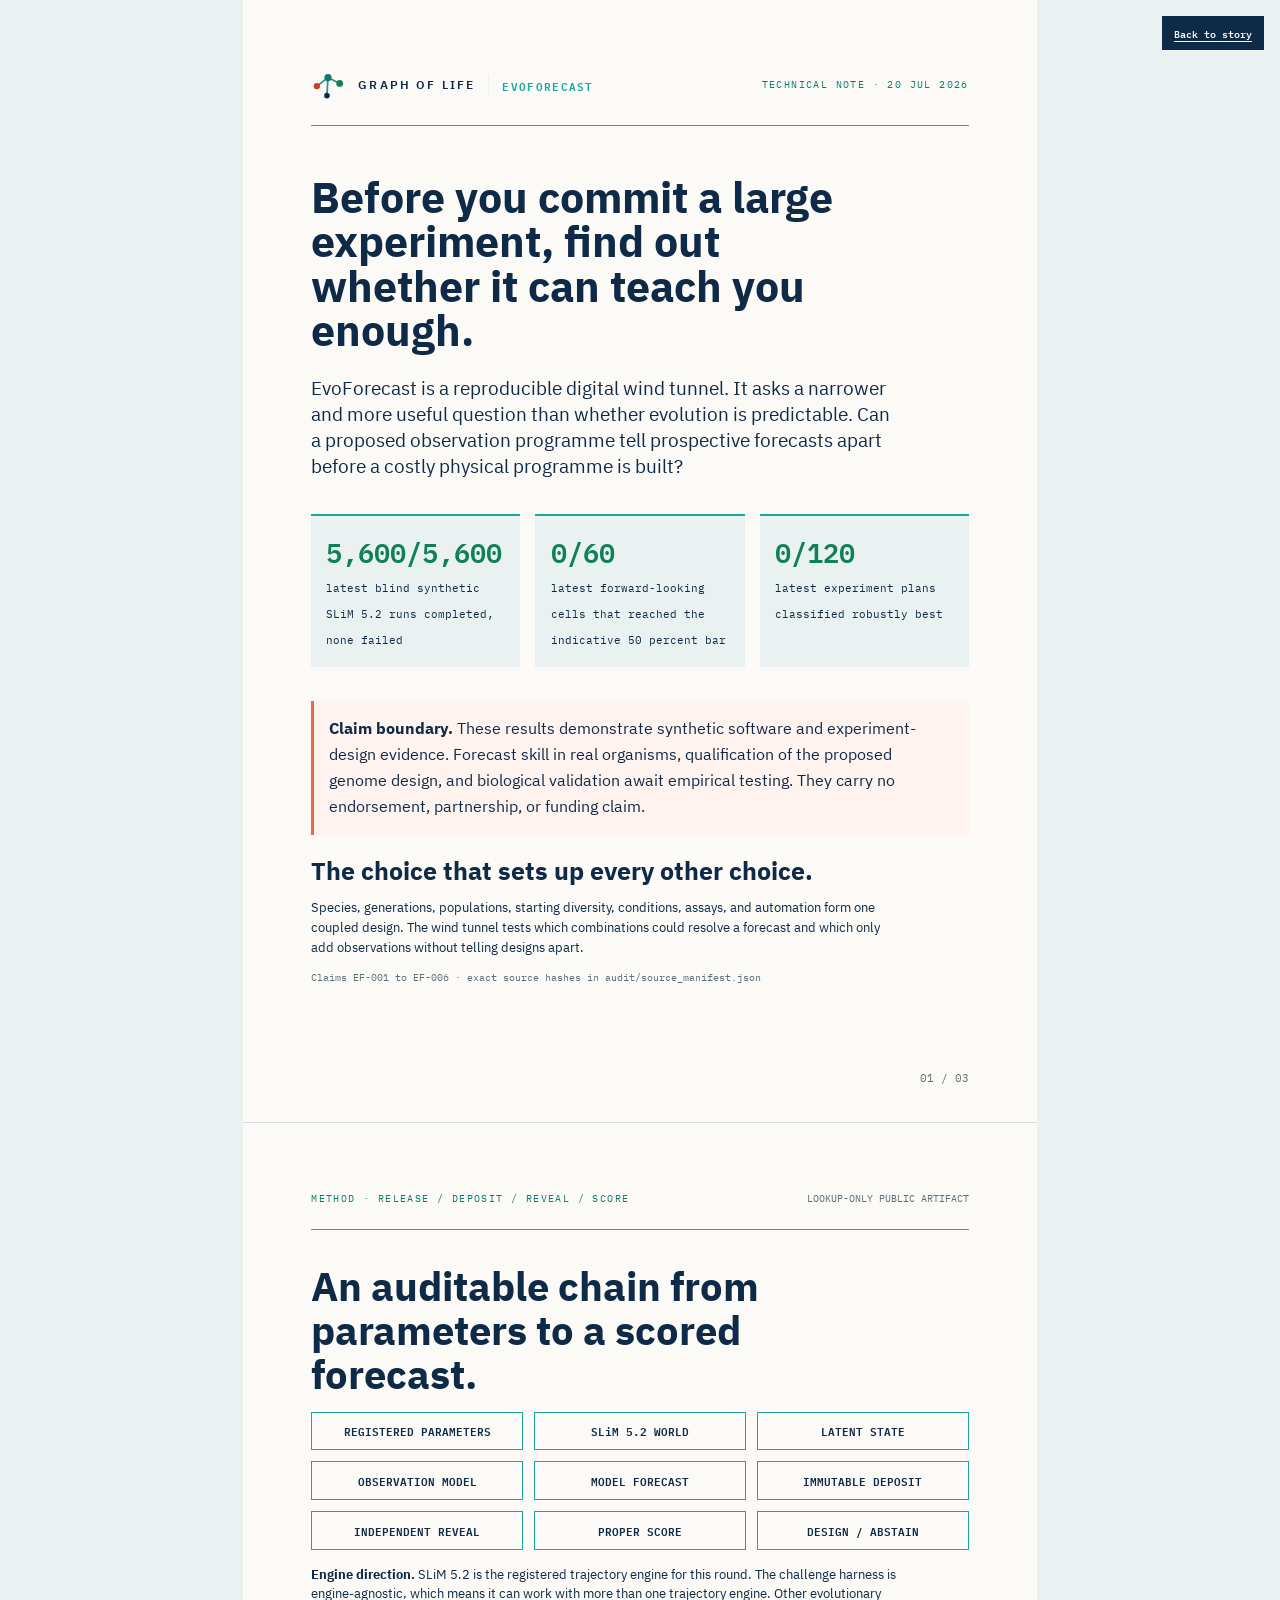
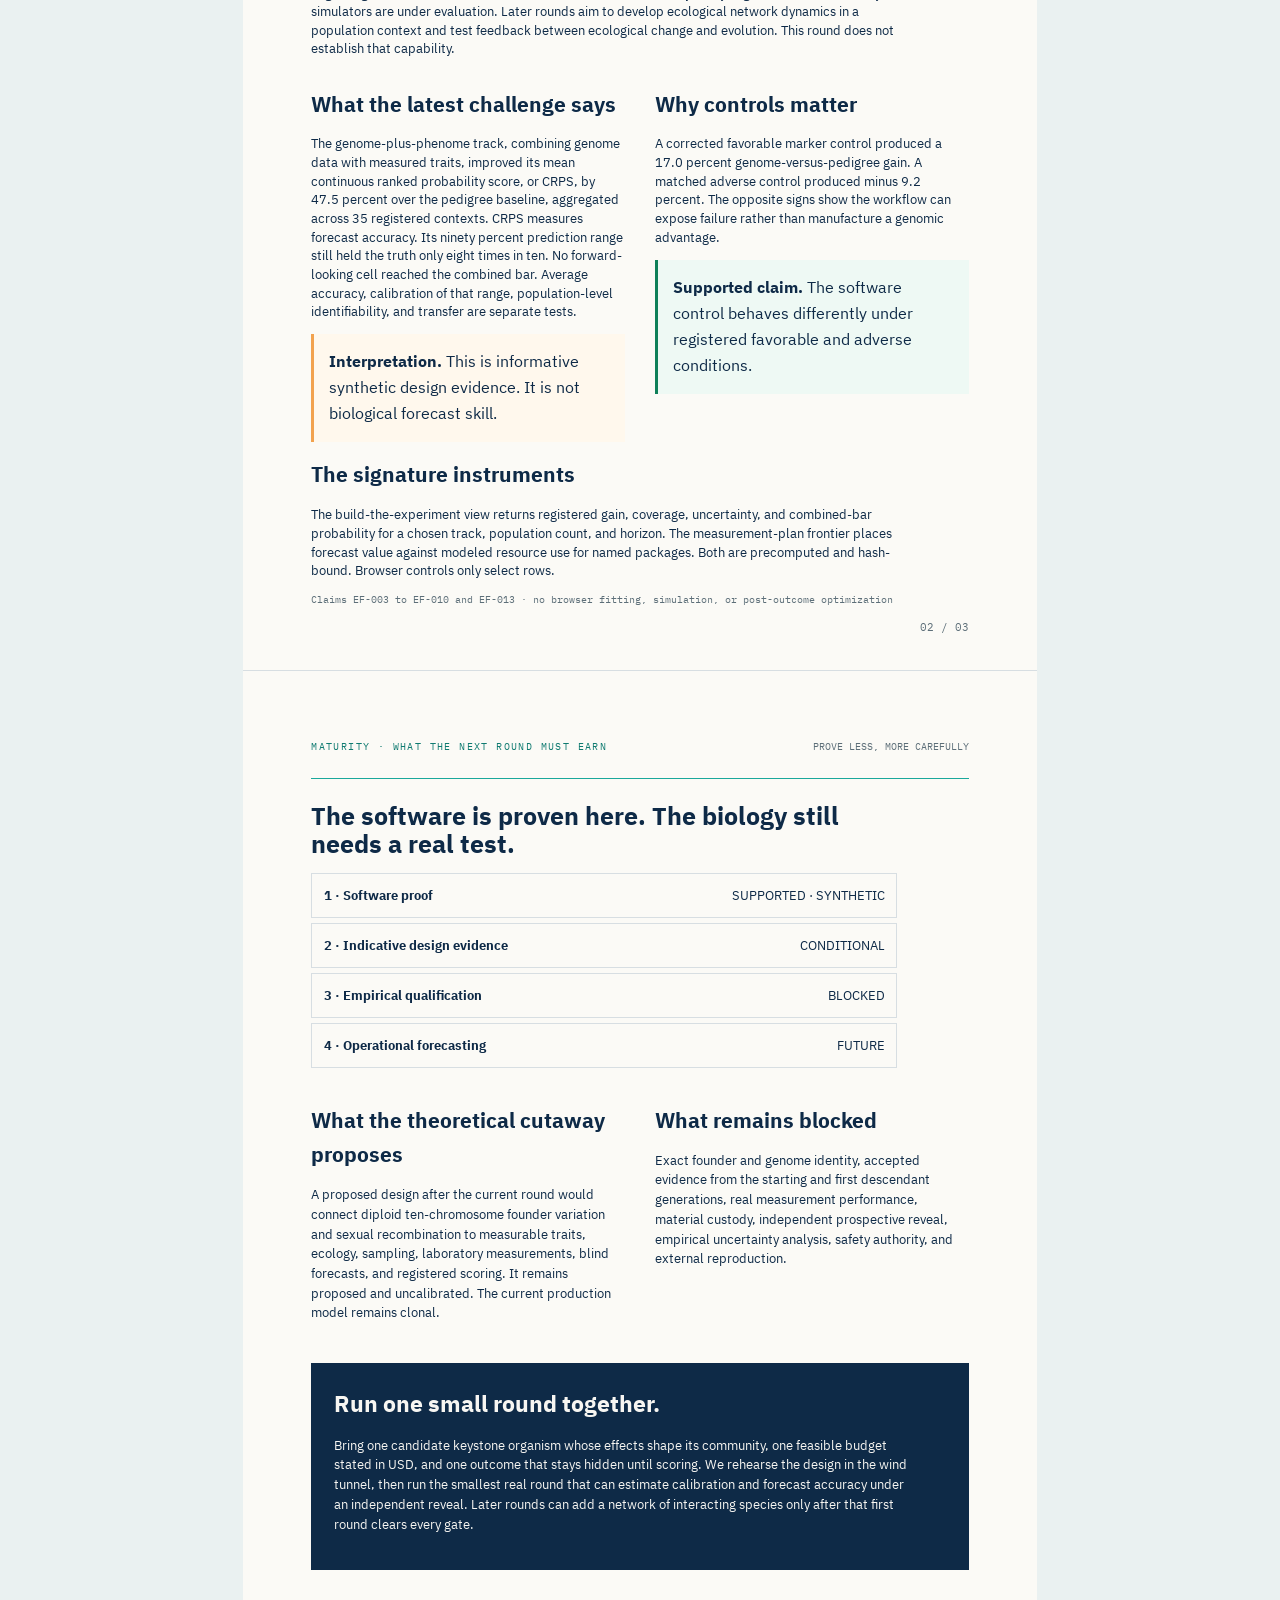
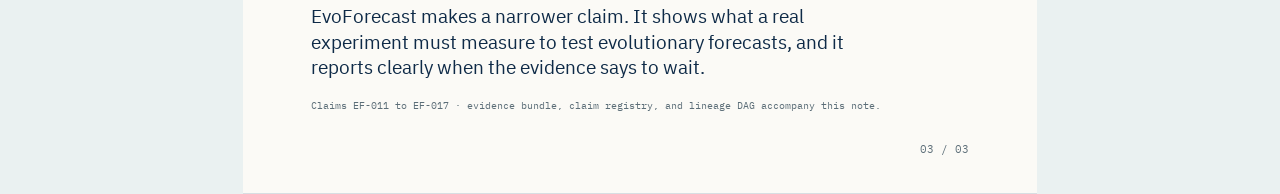
==== commit d0d344f3: "Audit and harden EvoForecast scrollytelling" ====
--- a/technical-note.html
+++ b/technical-note.html
@@ -5,18 +5,18 @@
 <section class="page"><header class="note-head"><div class="brand"><svg class="brand-glyph" viewBox="0 0 32 32" role="img" aria-label="Graph of Life"><g stroke="#0E7A70" stroke-width="1.6" stroke-linecap="round" opacity=".85" fill="none"><path d="M16,9 L5.5,17"/><path d="M16,9 L27,14.5"/><path d="M16,9 L15,26"/></g><circle cx="5.5" cy="17" r="3" fill="#C2442A"/><circle cx="27" cy="14.5" r="3.2" fill="#0F8059"/><circle cx="15" cy="26" r="2.6" fill="#0E2A47"/><circle cx="16" cy="9" r="3.4" fill="#0E7A70"/></svg><span>GRAPH OF LIFE</span><i></i><strong>EVOFORECAST</strong></div><span class="note-kicker">TECHNICAL NOTE · 20 JUL 2026</span></header>
 <h1>Before you commit a large experiment, find out whether it can teach you enough.</h1><p class="deck">EvoForecast is a reproducible digital wind tunnel. It asks a narrower and more useful question than whether evolution is predictable. Can a proposed observation programme tell prospective forecasts apart before a costly physical programme is built?</p>
 <div class="metrics"><div class="metric"><b>5,600/5,600</b><span>latest blind synthetic SLiM 5.2 runs completed, none failed</span></div><div class="metric"><b>0/60</b><span>latest forward-looking cells that reached the indicative 50 percent bar</span></div><div class="metric"><b>0/120</b><span>latest experiment plans classified robustly best</span></div></div>
-<div class="warning"><b>Claim boundary.</b> These are synthetic software and experimental-design results. They are not empirical Daphnia magna forecast skill, GT01 or G1 qualification, or biological validation, and they carry no endorsement, partnership, or funding claim.</div>
+<div class="warning"><b>Claim boundary.</b> These results demonstrate synthetic software and experiment-design evidence. Forecast skill in real organisms, qualification of the proposed genome design, and biological validation await empirical testing. They carry no endorsement, partnership, or funding claim.</div>
 <h2>The choice that sets up every other choice.</h2><p>Species, generations, populations, starting diversity, conditions, assays, and automation form one coupled design. The wind tunnel tests which combinations could resolve a forecast and which only add observations without telling designs apart.</p><p class="source">Claims EF-001 to EF-006 · exact source hashes in audit/source_manifest.json</p><span class="page-no">01 / 03</span></section>
 
 <section class="page"><header class="note-head"><span class="note-kicker">METHOD · RELEASE / DEPOSIT / REVEAL / SCORE</span><span class="source">LOOKUP-ONLY PUBLIC ARTIFACT</span></header><h2 class="page-title">An auditable chain from parameters to a scored forecast.</h2>
 <div class="chain"><span>REGISTERED PARAMETERS</span><span>SLiM 5.2 WORLD</span><span>LATENT STATE</span><span>OBSERVATION MODEL</span><span>MODEL FORECAST</span><span>IMMUTABLE DEPOSIT</span><span>INDEPENDENT REVEAL</span><span>PROPER SCORE</span><span>DESIGN / ABSTAIN</span></div>
-<p><b>Engine direction.</b> SLiM 5.2 is the registered trajectory engine for this round. The harness is engine-agnostic and other evolutionary simulators are under evaluation. Ecological network dynamics are being developed in a population context, so eco-evolutionary feedback is represented rather than assumed away.</p>
-<div class="note-grid"><div><h3>What the latest challenge says</h3><p>The genome-plus-phenome track improved its mean CRPS by 47.5 percent over the simplest baseline, aggregated across 35 registered contexts. Its ninety percent prediction range still held the truth only eight times in ten. No forward-looking cell reached the combined bar. Average accuracy, calibration of that range, population-level identifiability, and transfer are separate tests.</p><div class="indicative"><b>Interpretation.</b> This is informative synthetic design evidence. It is not biological forecast skill.</div></div><div><h3>Why controls matter</h3><p>A corrected favorable marker control produced a 17.0 percent genome-versus-pedigree gain. A matched adverse control produced minus 9.2 percent. The opposite signs show the workflow can expose failure rather than manufacture a genomic advantage.</p><div class="supported"><b>Supported claim.</b> The software control behaves differently under registered favorable and adverse conditions.</div></div></div>
+<p><b>Engine direction.</b> SLiM 5.2 is the registered trajectory engine for this round. The challenge harness is engine-agnostic, which means it can work with more than one trajectory engine. Other evolutionary simulators are under evaluation. Later rounds aim to develop ecological network dynamics in a population context and test feedback between ecological change and evolution. This round does not establish that capability.</p>
+<div class="note-grid"><div><h3>What the latest challenge says</h3><p>The genome-plus-phenome track, combining genome data with measured traits, improved its mean continuous ranked probability score, or CRPS, by 47.5 percent over the pedigree baseline, aggregated across 35 registered contexts. CRPS measures forecast accuracy. Its ninety percent prediction range still held the truth only eight times in ten. No forward-looking cell reached the combined bar. Average accuracy, calibration of that range, population-level identifiability, and transfer are separate tests.</p><div class="indicative"><b>Interpretation.</b> This is informative synthetic design evidence. It is not biological forecast skill.</div></div><div><h3>Why controls matter</h3><p>A corrected favorable marker control produced a 17.0 percent genome-versus-pedigree gain. A matched adverse control produced minus 9.2 percent. The opposite signs show the workflow can expose failure rather than manufacture a genomic advantage.</p><div class="supported"><b>Supported claim.</b> The software control behaves differently under registered favorable and adverse conditions.</div></div></div>
 <h3>The signature instruments</h3><p>The build-the-experiment view returns registered gain, coverage, uncertainty, and combined-bar probability for a chosen track, population count, and horizon. The measurement-plan frontier places forecast value against modeled resource use for named packages. Both are precomputed and hash-bound. Browser controls only select rows.</p><p class="source">Claims EF-003 to EF-010 and EF-013 · no browser fitting, simulation, or post-outcome optimization</p><span class="page-no">02 / 03</span></section>
 
-<section class="page"><header class="note-head"><span class="note-kicker">MATURITY · WHAT THE NEXT ROUND MUST EARN</span><span class="source">PROVE LESS, MORE CAREFULLY</span></header><h2 class="page-title">The software claim is solid. The biology claim is not, yet.</h2>
+<section class="page"><header class="note-head"><span class="note-kicker">MATURITY · WHAT THE NEXT ROUND MUST EARN</span><span class="source">PROVE LESS, MORE CAREFULLY</span></header><h2 class="page-title">The software is proven here. The biology still needs a real test.</h2>
 <ol class="ladder-note"><li><b>1 · Software proof</b><span>SUPPORTED · SYNTHETIC</span></li><li><b>2 · Indicative design evidence</b><span>CONDITIONAL</span></li><li><b>3 · Empirical qualification</b><span>BLOCKED</span></li><li><b>4 · Operational forecasting</b><span>FUTURE</span></li></ol>
-<div class="note-grid"><div><h3>What the theoretical cutaway proposes</h3><p>A post-RC01 GT01 design would connect diploid ten-chromosome standing founder variation and sexual recombination to phenotype, ecology, sampling, assays, blind forecasts, and proper scoring. It remains proposed and uncalibrated. The frozen RC01 production model remains clonal.</p></div><div><h3>What remains blocked</h3><p>Exact founder and genome identity, accepted G0 and G1 evidence, real assay performance, material custody, independent prospective reveal, empirical uncertainty analysis, safety authority, and external reproduction.</p></div></div>
-<div class="ask-box"><h3>Run one small round together.</h3><p>Bring one candidate keystone organism, one budget you can actually spend, and one held-out challenge. We rehearse it in the wind tunnel, then run the smallest real round that can estimate calibration and forecast accuracy under an independent reveal. Only after that first round clears every gate do we stage up toward a network of interacting species around the keystone organism.</p></div>
-<p class="final-note">EvoForecast does not claim that evolution is predictable. It shows what a real experiment would have to measure to find out, and it reports plainly when a design is not ready.</p><p class="source">Claims EF-011 to EF-017 · evidence bundle, claim registry, and lineage DAG accompany this note.</p><span class="page-no">03 / 03</span></section>
+<div class="note-grid"><div><h3>What the theoretical cutaway proposes</h3><p>A proposed design after the current round would connect diploid ten-chromosome founder variation and sexual recombination to measurable traits, ecology, sampling, laboratory measurements, blind forecasts, and registered scoring. It remains proposed and uncalibrated. The current production model remains clonal.</p></div><div><h3>What remains blocked</h3><p>Exact founder and genome identity, accepted evidence from the starting and first descendant generations, real measurement performance, material custody, independent prospective reveal, empirical uncertainty analysis, safety authority, and external reproduction.</p></div></div>
+<div class="ask-box"><h3>Run one small round together.</h3><p>Bring one candidate keystone organism whose effects shape its community, one feasible budget stated in USD, and one outcome that stays hidden until scoring. We rehearse the design in the wind tunnel, then run the smallest real round that can estimate calibration and forecast accuracy under an independent reveal. Later rounds can add a network of interacting species only after that first round clears every gate.</p></div>
+<p class="final-note">EvoForecast makes a narrower claim. It shows what a real experiment must measure to test evolutionary forecasts, and it reports clearly when the evidence says to wait.</p><p class="source">Claims EF-011 to EF-017 · evidence bundle, claim registry, and lineage DAG accompany this note.</p><span class="page-no">03 / 03</span></section>
 </main></body></html>
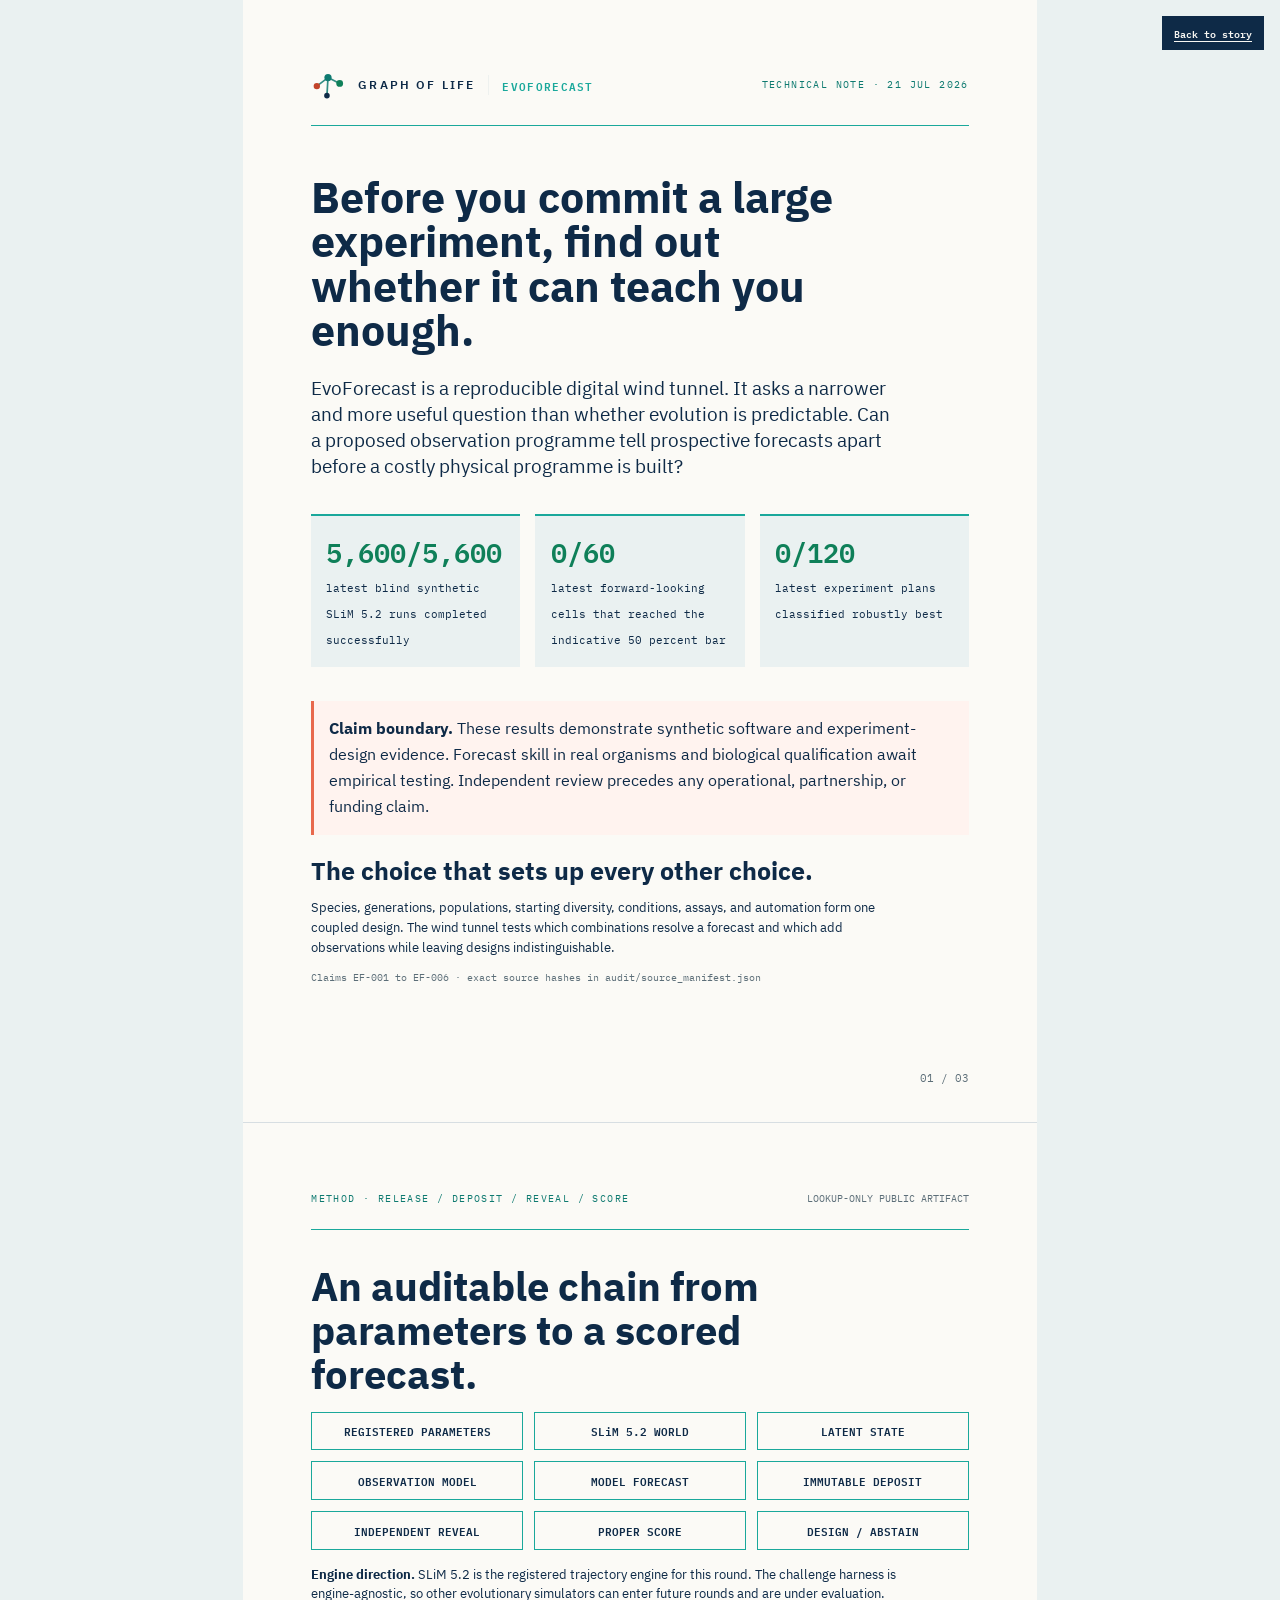
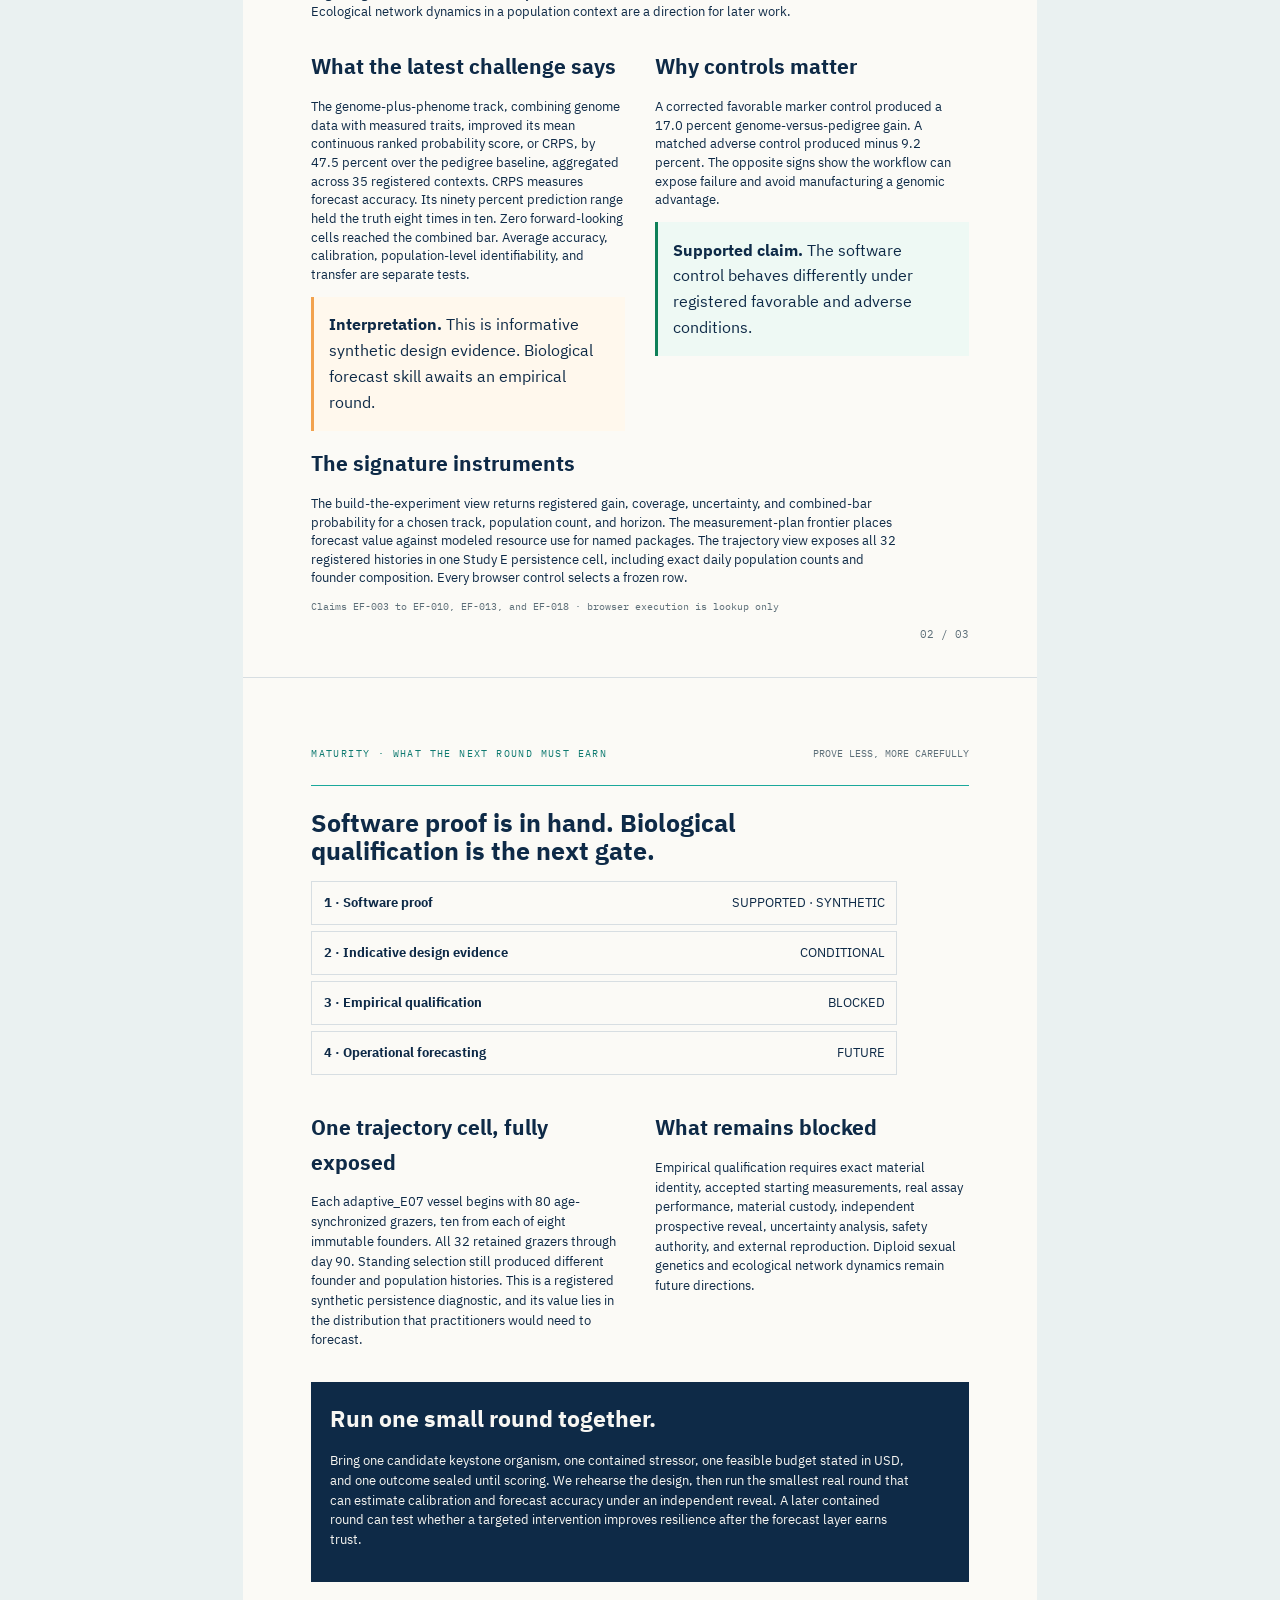
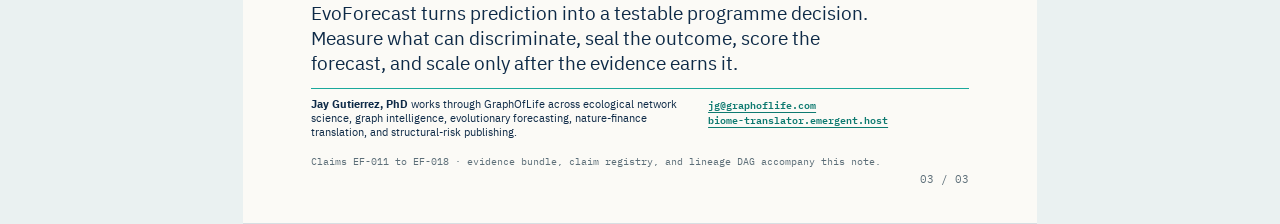
==== commit a6352de9: "Deep-audit story and add frozen trajectory scene" ====
--- a/technical-note.html
+++ b/technical-note.html
@@ -1,22 +1,23 @@
 <!doctype html>
 <html lang="en"><head><meta charset="utf-8"><meta name="viewport" content="width=device-width,initial-scale=1"><title>EvoForecast · Technical note</title><link rel="icon" href="favicon.svg" type="image/svg+xml"><link rel="stylesheet" href="styles.css"><style>
-body{background:#EAF1F1;color:#0E2A47}.note{width:min(210mm,100%);margin:0 auto}.page{position:relative;min-height:297mm;padding:18mm 18mm 14mm;background:#FBFAF6;border-bottom:1px solid #D7DEE2}.note-head{display:flex;align-items:center;justify-content:space-between;gap:20px;padding-bottom:6mm;border-bottom:1px solid #1AA89B}.note .brand span{color:#0E2A47}.note .brand strong{display:block}.note-kicker,.metric,.source,.page-no{font-family:"IBM Plex Mono"}.note-kicker{font-size:10px;letter-spacing:.14em;color:#0E7A70}.page h1,.page-title{max-width:150mm;margin:13mm 0 6mm;font-size:32pt;line-height:1.04;color:#0E2A47}.page h2{margin:6mm 0 3mm;font-size:19pt;line-height:1.1;color:#0E2A47}.page h3{margin:5mm 0 2mm;font-size:16pt;color:#0E2A47}.page p,.page li{max-width:155mm;font-size:10pt;line-height:1.48}.deck{font-size:14pt!important;line-height:1.4!important}.metrics{display:grid;grid-template-columns:repeat(3,1fr);gap:4mm;margin:9mm 0}.metric{padding:4mm;border-top:2px solid #1AA89B;background:#EAF1F1}.metric b{display:block;font-size:20pt;color:#0F8059}.metric span{font-size:8pt;line-height:1.4}.note-grid{display:grid;grid-template-columns:1fr 1fr;gap:8mm}.chain{display:grid;grid-template-columns:repeat(3,1fr);gap:3mm;margin:6mm 0}.chain span{padding:3mm 2mm;border:1px solid #1AA89B;font:600 8pt/1.3 "IBM Plex Mono";text-align:center}.warning{padding:4mm;border-left:3px solid #E8694D;background:#fff3ef}.indicative{padding:4mm;border-left:3px solid #F2A24E;background:#fff8ed}.supported{padding:4mm;border-left:3px solid #0F8059;background:#eef9f4}.source{font-size:7.5pt!important;color:#5C6E78}.page-no{position:absolute;right:18mm;bottom:9mm;font-size:8pt;color:#5C6E78}.page:nth-child(2) .page-title{margin:9mm 0 4mm;font-size:30pt}.page:nth-child(2) h3{margin:4mm 0 2mm}.page:nth-child(2) .chain{margin:4mm 0}.page:nth-child(2) p{line-height:1.4}.ladder-note{list-style:none;padding:0}.ladder-note li{display:flex;justify-content:space-between;padding:3mm;border:1px solid #D7DEE2;margin:1.5mm 0}.ask-box{margin:7mm 0;padding:6mm;background:#0E2A47;color:#F7F6F2}.ask-box h3{color:#F7F6F2;margin-top:0;font-size:17pt}.final-note{margin-top:9mm;font-size:14pt!important;line-height:1.35!important}.back{position:fixed;right:16px;top:16px;z-index:3;padding:8px 12px;background:#0E2A47;color:#F7F6F2;font:600 10px "IBM Plex Mono"}@page{size:A4;margin:0}@media print{.back{display:none}.note{width:210mm}.page{height:297mm;min-height:0;overflow:hidden;border:0;break-after:auto}}
+body{background:#EAF1F1;color:#0E2A47}.note{width:min(210mm,100%);margin:0 auto}.page{position:relative;min-height:297mm;padding:18mm 18mm 14mm;background:#FBFAF6;border-bottom:1px solid #D7DEE2}.note-head{display:flex;align-items:center;justify-content:space-between;gap:20px;padding-bottom:6mm;border-bottom:1px solid #1AA89B}.note .brand span{color:#0E2A47}.note .brand strong{display:block}.note-kicker,.metric,.source,.page-no{font-family:"IBM Plex Mono"}.note-kicker{font-size:10px;letter-spacing:.14em;color:#0E7A70}.page h1,.page-title{max-width:150mm;margin:13mm 0 6mm;font-size:32pt;line-height:1.04;color:#0E2A47}.page h2{margin:6mm 0 3mm;font-size:19pt;line-height:1.1;color:#0E2A47}.page h3{margin:5mm 0 2mm;font-size:16pt;color:#0E2A47}.page p,.page li{max-width:155mm;font-size:10pt;line-height:1.48}.deck{font-size:14pt!important;line-height:1.4!important}.metrics{display:grid;grid-template-columns:repeat(3,1fr);gap:4mm;margin:9mm 0}.metric{padding:4mm;border-top:2px solid #1AA89B;background:#EAF1F1}.metric b{display:block;font-size:20pt;color:#0F8059}.metric span{font-size:8pt;line-height:1.4}.note-grid{display:grid;grid-template-columns:1fr 1fr;gap:8mm}.chain{display:grid;grid-template-columns:repeat(3,1fr);gap:3mm;margin:6mm 0}.chain span{padding:3mm 2mm;border:1px solid #1AA89B;font:600 8pt/1.3 "IBM Plex Mono";text-align:center}.warning{padding:4mm;border-left:3px solid #E8694D;background:#fff3ef}.indicative{padding:4mm;border-left:3px solid #F2A24E;background:#fff8ed}.supported{padding:4mm;border-left:3px solid #0F8059;background:#eef9f4}.source{font-size:7.5pt!important;color:#5C6E78}.page-no{position:absolute;right:18mm;bottom:9mm;font-size:8pt;color:#5C6E78}.page:nth-child(2) .page-title{margin:9mm 0 4mm;font-size:30pt}.page:nth-child(2) h3{margin:4mm 0 2mm}.page:nth-child(2) .chain{margin:4mm 0}.page:nth-child(2) p{line-height:1.4}.ladder-note{list-style:none;padding:0}.ladder-note li{display:flex;justify-content:space-between;padding:3mm;border:1px solid #D7DEE2;margin:1.5mm 0}.ask-box{margin:7mm 0;padding:6mm;background:#0E2A47;color:#F7F6F2}.ask-box h3{color:#F7F6F2;margin-top:0;font-size:17pt}.final-note{margin:7mm 0 4mm;font-size:14pt!important;line-height:1.35!important}.author-note{display:grid;grid-template-columns:1.45fr 1fr;gap:5mm;margin-top:3mm;padding:3mm 0;border-top:1px solid #1AA89B}.author-note p{margin:0;font-size:8pt!important;line-height:1.35!important}.author-note address{font:600 7.5pt/1.55 "IBM Plex Mono";font-style:normal}.author-note a{display:block;color:#0E7A70}.back{position:fixed;right:16px;top:16px;z-index:3;padding:8px 12px;background:#0E2A47;color:#F7F6F2;font:600 10px "IBM Plex Mono"}@page{size:A4;margin:0}@media print{.back{display:none}.note{width:210mm}.page{height:297mm;min-height:0;overflow:hidden;border:0;break-after:auto}}
+.page:last-child .ask-box{margin:5mm 0;padding:5mm}.page:last-child .final-note{margin:5mm 0 3mm}.page:last-child .author-note{margin-top:2mm;padding:2mm 0}.page:last-child>.source:last-of-type{margin:2mm 0 0}
 </style></head><body><a class="back" href="index.html">Back to story</a><main class="note" aria-label="Three-page technical note">
-<section class="page"><header class="note-head"><div class="brand"><svg class="brand-glyph" viewBox="0 0 32 32" role="img" aria-label="Graph of Life"><g stroke="#0E7A70" stroke-width="1.6" stroke-linecap="round" opacity=".85" fill="none"><path d="M16,9 L5.5,17"/><path d="M16,9 L27,14.5"/><path d="M16,9 L15,26"/></g><circle cx="5.5" cy="17" r="3" fill="#C2442A"/><circle cx="27" cy="14.5" r="3.2" fill="#0F8059"/><circle cx="15" cy="26" r="2.6" fill="#0E2A47"/><circle cx="16" cy="9" r="3.4" fill="#0E7A70"/></svg><span>GRAPH OF LIFE</span><i></i><strong>EVOFORECAST</strong></div><span class="note-kicker">TECHNICAL NOTE · 20 JUL 2026</span></header>
+<section class="page"><header class="note-head"><div class="brand"><svg class="brand-glyph" viewBox="0 0 32 32" role="img" aria-label="Graph of Life"><g stroke="#0E7A70" stroke-width="1.6" stroke-linecap="round" opacity=".85" fill="none"><path d="M16,9 L5.5,17"/><path d="M16,9 L27,14.5"/><path d="M16,9 L15,26"/></g><circle cx="5.5" cy="17" r="3" fill="#C2442A"/><circle cx="27" cy="14.5" r="3.2" fill="#0F8059"/><circle cx="15" cy="26" r="2.6" fill="#0E2A47"/><circle cx="16" cy="9" r="3.4" fill="#0E7A70"/></svg><span>GRAPH OF LIFE</span><i></i><strong>EVOFORECAST</strong></div><span class="note-kicker">TECHNICAL NOTE · 21 JUL 2026</span></header>
 <h1>Before you commit a large experiment, find out whether it can teach you enough.</h1><p class="deck">EvoForecast is a reproducible digital wind tunnel. It asks a narrower and more useful question than whether evolution is predictable. Can a proposed observation programme tell prospective forecasts apart before a costly physical programme is built?</p>
-<div class="metrics"><div class="metric"><b>5,600/5,600</b><span>latest blind synthetic SLiM 5.2 runs completed, none failed</span></div><div class="metric"><b>0/60</b><span>latest forward-looking cells that reached the indicative 50 percent bar</span></div><div class="metric"><b>0/120</b><span>latest experiment plans classified robustly best</span></div></div>
-<div class="warning"><b>Claim boundary.</b> These results demonstrate synthetic software and experiment-design evidence. Forecast skill in real organisms, qualification of the proposed genome design, and biological validation await empirical testing. They carry no endorsement, partnership, or funding claim.</div>
-<h2>The choice that sets up every other choice.</h2><p>Species, generations, populations, starting diversity, conditions, assays, and automation form one coupled design. The wind tunnel tests which combinations could resolve a forecast and which only add observations without telling designs apart.</p><p class="source">Claims EF-001 to EF-006 · exact source hashes in audit/source_manifest.json</p><span class="page-no">01 / 03</span></section>
+<div class="metrics"><div class="metric"><b>5,600/5,600</b><span>latest blind synthetic SLiM 5.2 runs completed successfully</span></div><div class="metric"><b>0/60</b><span>latest forward-looking cells that reached the indicative 50 percent bar</span></div><div class="metric"><b>0/120</b><span>latest experiment plans classified robustly best</span></div></div>
+<div class="warning"><b>Claim boundary.</b> These results demonstrate synthetic software and experiment-design evidence. Forecast skill in real organisms and biological qualification await empirical testing. Independent review precedes any operational, partnership, or funding claim.</div>
+<h2>The choice that sets up every other choice.</h2><p>Species, generations, populations, starting diversity, conditions, assays, and automation form one coupled design. The wind tunnel tests which combinations resolve a forecast and which add observations while leaving designs indistinguishable.</p><p class="source">Claims EF-001 to EF-006 · exact source hashes in audit/source_manifest.json</p><span class="page-no">01 / 03</span></section>
 
 <section class="page"><header class="note-head"><span class="note-kicker">METHOD · RELEASE / DEPOSIT / REVEAL / SCORE</span><span class="source">LOOKUP-ONLY PUBLIC ARTIFACT</span></header><h2 class="page-title">An auditable chain from parameters to a scored forecast.</h2>
 <div class="chain"><span>REGISTERED PARAMETERS</span><span>SLiM 5.2 WORLD</span><span>LATENT STATE</span><span>OBSERVATION MODEL</span><span>MODEL FORECAST</span><span>IMMUTABLE DEPOSIT</span><span>INDEPENDENT REVEAL</span><span>PROPER SCORE</span><span>DESIGN / ABSTAIN</span></div>
-<p><b>Engine direction.</b> SLiM 5.2 is the registered trajectory engine for this round. The challenge harness is engine-agnostic, which means it can work with more than one trajectory engine. Other evolutionary simulators are under evaluation. Later rounds aim to develop ecological network dynamics in a population context and test feedback between ecological change and evolution. This round does not establish that capability.</p>
-<div class="note-grid"><div><h3>What the latest challenge says</h3><p>The genome-plus-phenome track, combining genome data with measured traits, improved its mean continuous ranked probability score, or CRPS, by 47.5 percent over the pedigree baseline, aggregated across 35 registered contexts. CRPS measures forecast accuracy. Its ninety percent prediction range still held the truth only eight times in ten. No forward-looking cell reached the combined bar. Average accuracy, calibration of that range, population-level identifiability, and transfer are separate tests.</p><div class="indicative"><b>Interpretation.</b> This is informative synthetic design evidence. It is not biological forecast skill.</div></div><div><h3>Why controls matter</h3><p>A corrected favorable marker control produced a 17.0 percent genome-versus-pedigree gain. A matched adverse control produced minus 9.2 percent. The opposite signs show the workflow can expose failure rather than manufacture a genomic advantage.</p><div class="supported"><b>Supported claim.</b> The software control behaves differently under registered favorable and adverse conditions.</div></div></div>
-<h3>The signature instruments</h3><p>The build-the-experiment view returns registered gain, coverage, uncertainty, and combined-bar probability for a chosen track, population count, and horizon. The measurement-plan frontier places forecast value against modeled resource use for named packages. Both are precomputed and hash-bound. Browser controls only select rows.</p><p class="source">Claims EF-003 to EF-010 and EF-013 · no browser fitting, simulation, or post-outcome optimization</p><span class="page-no">02 / 03</span></section>
+<p><b>Engine direction.</b> SLiM 5.2 is the registered trajectory engine for this round. The challenge harness is engine-agnostic, so other evolutionary simulators can enter future rounds and are under evaluation. Ecological network dynamics in a population context are a direction for later work.</p>
+<div class="note-grid"><div><h3>What the latest challenge says</h3><p>The genome-plus-phenome track, combining genome data with measured traits, improved its mean continuous ranked probability score, or CRPS, by 47.5 percent over the pedigree baseline, aggregated across 35 registered contexts. CRPS measures forecast accuracy. Its ninety percent prediction range held the truth eight times in ten. Zero forward-looking cells reached the combined bar. Average accuracy, calibration, population-level identifiability, and transfer are separate tests.</p><div class="indicative"><b>Interpretation.</b> This is informative synthetic design evidence. Biological forecast skill awaits an empirical round.</div></div><div><h3>Why controls matter</h3><p>A corrected favorable marker control produced a 17.0 percent genome-versus-pedigree gain. A matched adverse control produced minus 9.2 percent. The opposite signs show the workflow can expose failure and avoid manufacturing a genomic advantage.</p><div class="supported"><b>Supported claim.</b> The software control behaves differently under registered favorable and adverse conditions.</div></div></div>
+<h3>The signature instruments</h3><p>The build-the-experiment view returns registered gain, coverage, uncertainty, and combined-bar probability for a chosen track, population count, and horizon. The measurement-plan frontier places forecast value against modeled resource use for named packages. The trajectory view exposes all 32 registered histories in one Study E persistence cell, including exact daily population counts and founder composition. Every browser control selects a frozen row.</p><p class="source">Claims EF-003 to EF-010, EF-013, and EF-018 · browser execution is lookup only</p><span class="page-no">02 / 03</span></section>
 
-<section class="page"><header class="note-head"><span class="note-kicker">MATURITY · WHAT THE NEXT ROUND MUST EARN</span><span class="source">PROVE LESS, MORE CAREFULLY</span></header><h2 class="page-title">The software is proven here. The biology still needs a real test.</h2>
+<section class="page"><header class="note-head"><span class="note-kicker">MATURITY · WHAT THE NEXT ROUND MUST EARN</span><span class="source">PROVE LESS, MORE CAREFULLY</span></header><h2 class="page-title">Software proof is in hand. Biological qualification is the next gate.</h2>
 <ol class="ladder-note"><li><b>1 · Software proof</b><span>SUPPORTED · SYNTHETIC</span></li><li><b>2 · Indicative design evidence</b><span>CONDITIONAL</span></li><li><b>3 · Empirical qualification</b><span>BLOCKED</span></li><li><b>4 · Operational forecasting</b><span>FUTURE</span></li></ol>
-<div class="note-grid"><div><h3>What the theoretical cutaway proposes</h3><p>A proposed design after the current round would connect diploid ten-chromosome founder variation and sexual recombination to measurable traits, ecology, sampling, laboratory measurements, blind forecasts, and registered scoring. It remains proposed and uncalibrated. The current production model remains clonal.</p></div><div><h3>What remains blocked</h3><p>Exact founder and genome identity, accepted evidence from the starting and first descendant generations, real measurement performance, material custody, independent prospective reveal, empirical uncertainty analysis, safety authority, and external reproduction.</p></div></div>
-<div class="ask-box"><h3>Run one small round together.</h3><p>Bring one candidate keystone organism whose effects shape its community, one feasible budget stated in USD, and one outcome that stays hidden until scoring. We rehearse the design in the wind tunnel, then run the smallest real round that can estimate calibration and forecast accuracy under an independent reveal. Later rounds can add a network of interacting species only after that first round clears every gate.</p></div>
-<p class="final-note">EvoForecast makes a narrower claim. It shows what a real experiment must measure to test evolutionary forecasts, and it reports clearly when the evidence says to wait.</p><p class="source">Claims EF-011 to EF-017 · evidence bundle, claim registry, and lineage DAG accompany this note.</p><span class="page-no">03 / 03</span></section>
+<div class="note-grid"><div><h3>One trajectory cell, fully exposed</h3><p>Each adaptive_E07 vessel begins with 80 age-synchronized grazers, ten from each of eight immutable founders. All 32 retained grazers through day 90. Standing selection still produced different founder and population histories. This is a registered synthetic persistence diagnostic, and its value lies in the distribution that practitioners would need to forecast.</p></div><div><h3>What remains blocked</h3><p>Empirical qualification requires exact material identity, accepted starting measurements, real assay performance, material custody, independent prospective reveal, uncertainty analysis, safety authority, and external reproduction. Diploid sexual genetics and ecological network dynamics remain future directions.</p></div></div>
+<div class="ask-box"><h3>Run one small round together.</h3><p>Bring one candidate keystone organism, one contained stressor, one feasible budget stated in USD, and one outcome sealed until scoring. We rehearse the design, then run the smallest real round that can estimate calibration and forecast accuracy under an independent reveal. A later contained round can test whether a targeted intervention improves resilience after the forecast layer earns trust.</p></div>
+<p class="final-note">EvoForecast turns prediction into a testable programme decision. Measure what can discriminate, seal the outcome, score the forecast, and scale only after the evidence earns it.</p><div class="author-note"><p><b>Jay Gutierrez, PhD</b> works through GraphOfLife across ecological network science, graph intelligence, evolutionary forecasting, nature-finance translation, and structural-risk publishing.</p><address><a href="mailto:jg@graphoflife.com">jg@graphoflife.com</a><a href="https://biome-translator.emergent.host">biome-translator.emergent.host</a></address></div><p class="source">Claims EF-011 to EF-018 · evidence bundle, claim registry, and lineage DAG accompany this note.</p><span class="page-no">03 / 03</span></section>
 </main></body></html>
--- a/styles.css
+++ b/styles.css
@@ -40,10 +40,10 @@
 .button-group{display:flex;gap:6px;flex-wrap:wrap;margin:18px 0}.button-group button{padding:9px 11px;border:1px solid rgba(215,222,226,.35);border-radius:4px;background:var(--navy);color:var(--mist);font:600 10px/1 "IBM Plex Mono"}.button-group button[aria-pressed="true"]{border-color:var(--green);color:var(--green);box-shadow:inset 0 -2px 0 var(--green)}
 .maturity-list{list-style:none;margin:18px 0;padding:0;display:grid;gap:7px}.maturity-list li{display:flex;justify-content:space-between;gap:12px;padding:9px 11px;border:1px solid rgba(215,222,226,.22);border-radius:4px;font-size:12px}.maturity-list span{font-family:"IBM Plex Mono";font-size:9px;text-transform:uppercase}.maturity-list .supported{border-left:4px solid var(--green)}.maturity-list .indicative{border-left:4px solid var(--amber)}.maturity-list .blocked{border-left:4px solid var(--coral)}
 .actions{display:flex;flex-wrap:wrap;gap:9px;margin:24px 0}.button{display:inline-flex;align-items:center;min-height:42px;padding:10px 13px;border:1px solid var(--teal);border-radius:5px;color:var(--paper);font:600 10px/1.2 "IBM Plex Mono";letter-spacing:.07em;text-decoration:none;text-transform:uppercase}.button.primary{background:var(--teal);color:var(--instrument)}.final-sentence{margin:26px 0 0;padding-top:21px;border-top:1px solid rgba(58,214,163,.35);font-size:18px;line-height:1.55;color:var(--paper)}
-footer{display:block;padding:44px clamp(24px,7vw,110px) 48px;background:var(--navy);border-top:1px solid rgba(26,168,155,.35)}.footer-top{display:flex;justify-content:space-between;align-items:center;gap:30px;flex-wrap:wrap}footer .footer-top p{font:400 10px/1.6 "IBM Plex Mono";color:var(--sand)}.footer-brand strong,.footer-brand i{display:none}
+footer{display:block;padding:44px clamp(24px,7vw,110px) 48px;background:var(--navy);border-top:1px solid rgba(26,168,155,.35)}.footer-about{display:grid;grid-template-columns:minmax(240px,.72fr) minmax(320px,1.28fr);gap:clamp(32px,7vw,110px);padding-bottom:36px;margin-bottom:24px;border-bottom:1px solid rgba(26,168,155,.25)}.footer-about h2{max-width:420px;margin:24px 0 0;color:var(--paper);font-size:clamp(28px,3vw,46px);line-height:1.08}.footer-about p{max-width:760px;margin:0;color:var(--mist);font-size:15px;line-height:1.75}.footer-about address{display:flex;gap:10px 22px;flex-wrap:wrap;margin-top:20px;font:600 11px/1.5 "IBM Plex Mono";font-style:normal;letter-spacing:.03em}.footer-about address a{color:var(--green)}.footer-top{display:flex;justify-content:space-between;align-items:center;gap:30px;flex-wrap:wrap}footer .footer-top p{font:400 10px/1.6 "IBM Plex Mono";color:var(--sand)}.footer-brand strong,.footer-brand i{display:none}
 .noscript-note{padding:40px max(20px,8vw);background:var(--paper);color:var(--navy)}.noscript-note h2{font-size:30px}.noscript-note li{margin:.4em 0}.load-failed .load-status{border-color:var(--coral);color:var(--coral)}
 
 @media (max-width:900px){.copy-card{width:min(500px,55vw);left:36px}.right-card{left:auto;right:42px}.hero-card{width:min(620px,65vw)}.scene-nav{display:none}.brand strong{display:none}.controls{grid-template-columns:1fr}}
-@media (max-width:680px){:root{--header-h:56px;--boundary-h:50px}.site-header{padding:0 14px}.brand{gap:9px}.brand-glyph{width:29px;height:29px}.brand span{font-size:10px}.brand i,.snapshot{display:none}.technical-link{margin-left:auto}.claim-boundary{height:var(--boundary-h);padding:6px 12px;font-size:8px;line-height:1.35}.story-scene,.story-scene.instrument{height:auto;min-height:0}.stage{position:relative;height:auto;min-height:0;padding-top:62vh;overflow:visible}.visual{top:0;bottom:auto;height:62vh}.copy-card,.right-card,.compact-card,.hero-card,.instrument-card{position:relative;top:auto;bottom:auto;left:auto;right:auto;width:auto;max-height:none;overflow:visible;margin:0 14px 56px;padding:20px 20px 18px}.copy-card h1{font-size:clamp(34px,10vw,48px)}.copy-card h2{font-size:clamp(26px,8vw,36px)}.proof{font-size:9px}.controls{grid-template-columns:1fr;gap:9px}.evidence-row{gap:5px}.provenance,.source-pill{font-size:8px}.load-status{max-width:86vw;text-align:center}footer{display:block;padding:36px 22px}.footer-brand{margin-bottom:20px}}
+@media (max-width:680px){:root{--header-h:56px;--boundary-h:50px}.site-header{padding:0 14px}.brand{gap:9px}.brand-glyph{width:29px;height:29px}.brand span{font-size:10px}.brand i,.snapshot{display:none}.technical-link{margin-left:auto}.claim-boundary{height:var(--boundary-h);padding:6px 12px;font-size:8px;line-height:1.35}.story-scene,.story-scene.instrument{height:auto;min-height:0}.stage{position:relative;height:auto;min-height:0;padding-top:62vh;overflow:visible}.visual{top:0;bottom:auto;height:62vh}.copy-card,.right-card,.compact-card,.hero-card,.instrument-card{position:relative;top:auto;bottom:auto;left:auto;right:auto;width:auto;max-height:none;overflow:visible;margin:0 14px 56px;padding:20px 20px 18px}.copy-card h1{font-size:clamp(34px,10vw,48px)}.copy-card h2{font-size:clamp(26px,8vw,36px)}.proof{font-size:9px}.controls{grid-template-columns:1fr;gap:9px}.evidence-row{gap:5px}.provenance,.source-pill{font-size:8px}.load-status{max-width:86vw;text-align:center}footer{display:block;padding:36px 22px}.footer-about{grid-template-columns:1fr;gap:28px}.footer-brand{margin-bottom:20px}}
 @media (prefers-reduced-motion:reduce){html{scroll-behavior:auto}.story-scene,.story-scene.instrument{height:auto;min-height:780px}.stage{position:relative;height:780px}.visual{opacity:.64}.copy-card,.right-card,.compact-card,.hero-card{top:calc(var(--header-h) + var(--boundary-h) + 30px);bottom:auto;left:clamp(18px,5vw,70px);right:auto;width:min(600px,82vw);max-height:calc(780px - var(--header-h) - var(--boundary-h) - 55px);backdrop-filter:none}}
 @media print{.site-header,.claim-boundary,.scene-nav,.load-status,.visual,.scroll-cue{display:none!important}.story-scene,.story-scene.instrument{height:auto;min-height:0;background:#fff;color:#0E2A47;break-inside:avoid}.stage{position:static;height:auto;min-height:0;overflow:visible}.copy-card,.right-card,.compact-card,.hero-card{position:static;width:auto;max-height:none;overflow:visible;margin:0;padding:18mm 16mm;background:#fff;color:#0E2A47;border:0;border-bottom:1px solid #D7DEE2;box-shadow:none}.copy-card h1,.copy-card h2,.copy-card p,.copy-card>p:not(.eyebrow):not(.proof):not(.live-readout):not(.scroll-cue):not(.final-sentence){color:#0E2A47}.controls,.button-group,.actions{display:none}.provenance,.source-pill{color:#0E2A47;border-color:#5C6E78}footer{background:#fff;color:#0E2A47}}
